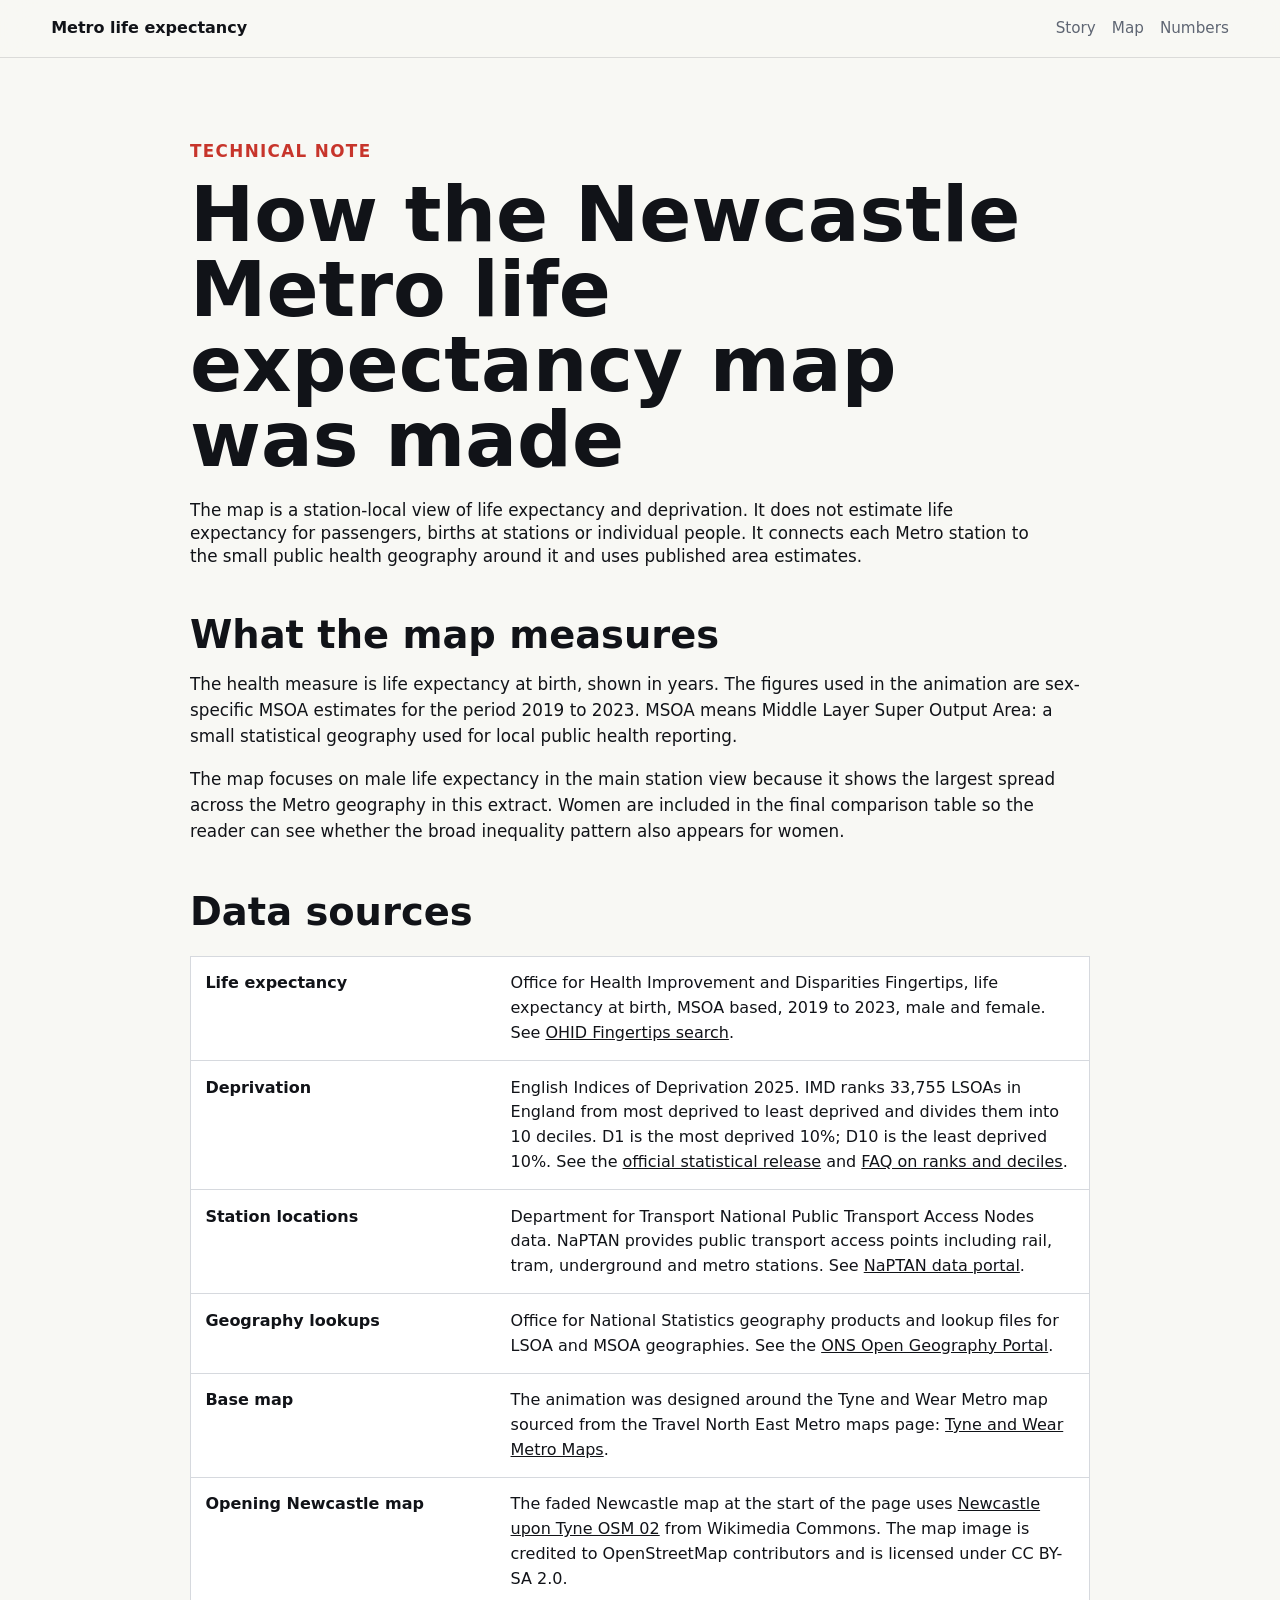
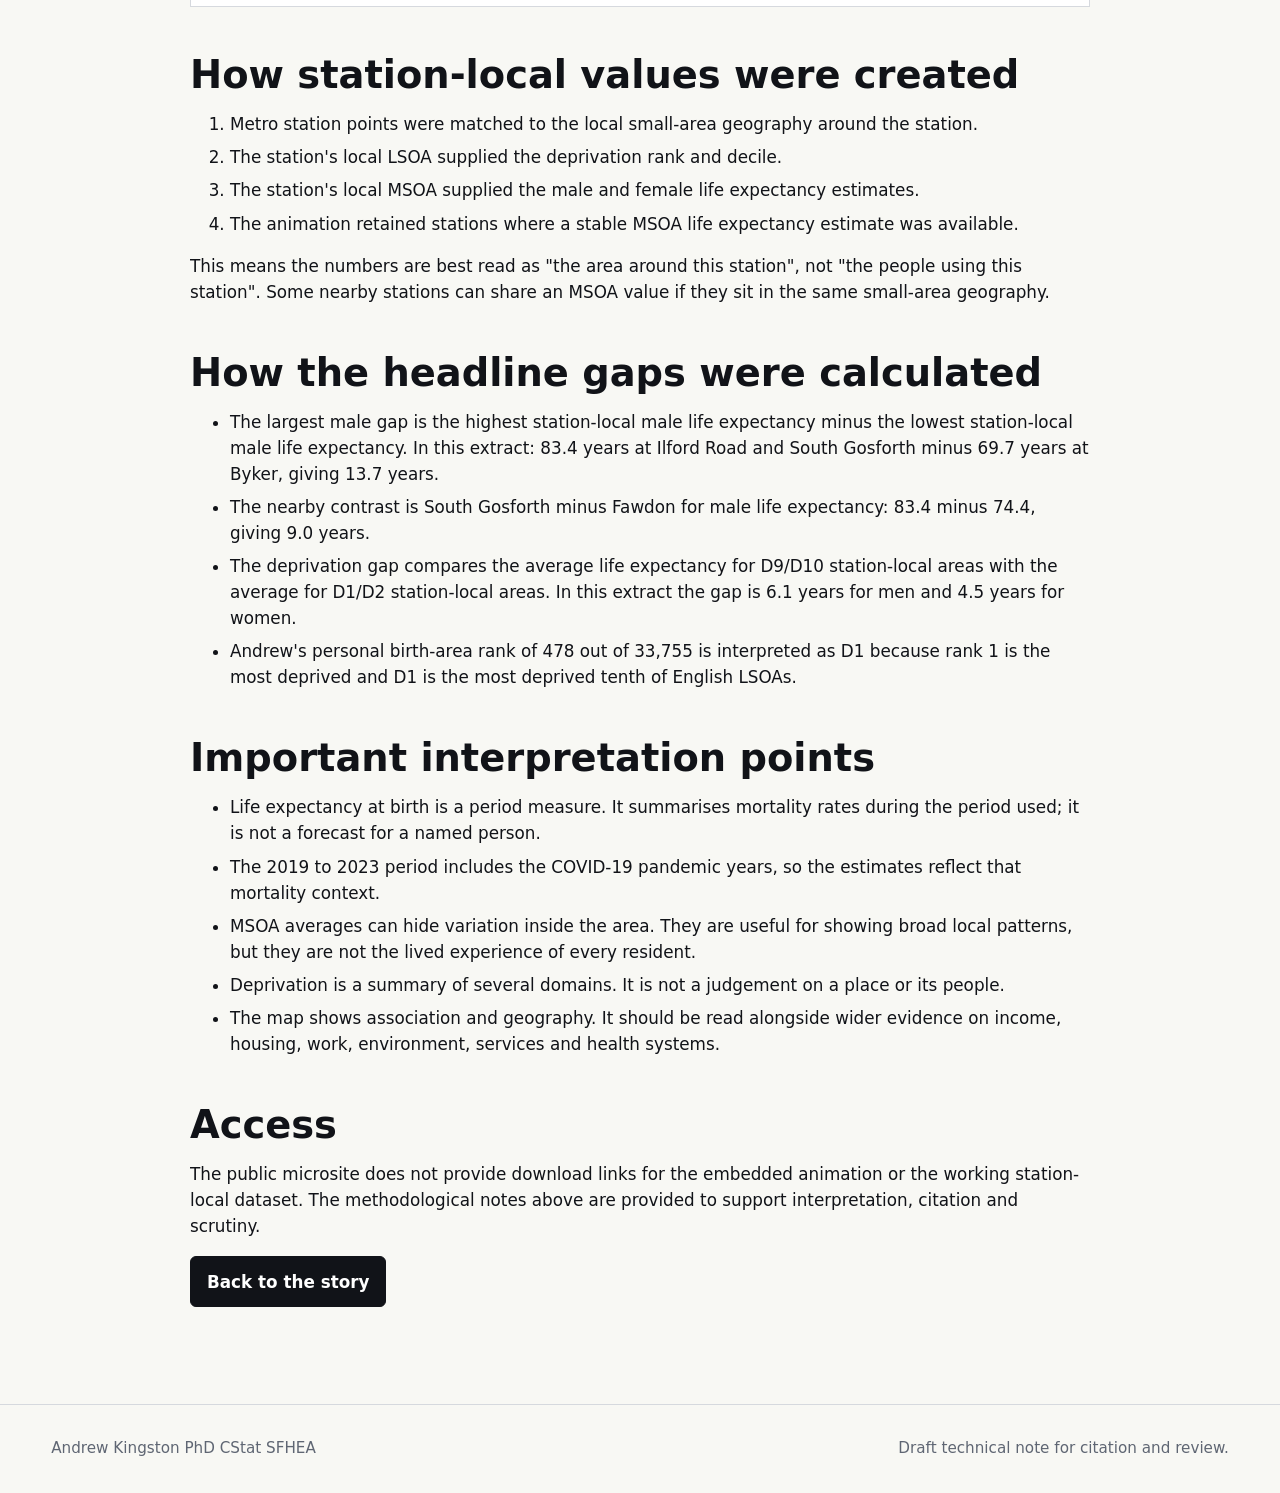
==== technical-note/index.html @ bdcf6eac "Rename opening map attribution" ====
<!doctype html>
<html lang="en">
  <head>
    <meta charset="utf-8">
    <meta name="viewport" content="width=device-width, initial-scale=1">
    <title>Technical note | Newcastle Metro life expectancy map</title>
    <meta
      name="description"
      content="Methods, data sources and limitations for the Newcastle Metro life expectancy and deprivation map."
    >
    <meta name="robots" content="noarchive">
    <link rel="icon" href="../favicon.svg" type="image/svg+xml">
    <link rel="stylesheet" href="../styles.css">
  </head>
  <body>
    <header class="site-header">
      <a class="brand" href="/">Metro life expectancy</a>
      <nav aria-label="Primary navigation">
        <a href="/">Story</a>
        <a href="/#map">Map</a>
        <a href="/#numbers">Numbers</a>
      </nav>
    </header>

    <main class="note-page">
      <p class="kicker">Technical note</p>
      <h1>How the Newcastle Metro life expectancy map was made</h1>
      <p class="lede">
        The map is a station-local view of life expectancy and deprivation. It
        does not estimate life expectancy for passengers, births at stations or
        individual people. It connects each Metro station to the small public
        health geography around it and uses published area estimates.
      </p>

      <h2>What the map measures</h2>
      <p>
        The health measure is life expectancy at birth, shown in years. The
        figures used in the animation are sex-specific MSOA estimates for the
        period 2019 to 2023. MSOA means Middle Layer Super Output Area: a small
        statistical geography used for local public health reporting.
      </p>
      <p>
        The map focuses on male life expectancy in the main station view because
        it shows the largest spread across the Metro geography in this extract.
        Women are included in the final comparison table so the reader can see
        whether the broad inequality pattern also appears for women.
      </p>

      <h2>Data sources</h2>
      <table class="note-table">
        <tbody>
          <tr>
            <th>Life expectancy</th>
            <td>
              Office for Health Improvement and Disparities Fingertips, life
              expectancy at birth, MSOA based, 2019 to 2023, male and female.
              See <a href="https://fingertips.phe.org.uk/search/life%20expectancy">OHID Fingertips search</a>.
            </td>
          </tr>
          <tr>
            <th>Deprivation</th>
            <td>
              English Indices of Deprivation 2025. IMD ranks 33,755 LSOAs in
              England from most deprived to least deprived and divides them into
              10 deciles. D1 is the most deprived 10%; D10 is the least deprived
              10%. See the
              <a href="https://www.gov.uk/government/statistics/english-indices-of-deprivation-2025/english-indices-of-deprivation-2025-statistical-release">official statistical release</a>
              and
              <a href="https://www.gov.uk/government/statistics/english-indices-of-deprivation-2025/english-indices-of-deprivation-2025-frequently-asked-questions">FAQ on ranks and deciles</a>.
            </td>
          </tr>
          <tr>
            <th>Station locations</th>
            <td>
              Department for Transport National Public Transport Access Nodes
              data. NaPTAN provides public transport access points including rail,
              tram, underground and metro stations. See
              <a href="https://beta-naptan.dft.gov.uk/download">NaPTAN data portal</a>.
            </td>
          </tr>
          <tr>
            <th>Geography lookups</th>
            <td>
              Office for National Statistics geography products and lookup files
              for LSOA and MSOA geographies. See the
              <a href="https://geoportal.statistics.gov.uk/">ONS Open Geography Portal</a>.
            </td>
          </tr>
          <tr>
            <th>Base map</th>
            <td>
              The animation was designed around the Tyne and Wear Metro map
              sourced from the Travel North East Metro maps page:
              <a href="https://travelnortheast.uk/ways-to-travel/metro/metro-maps/">Tyne and Wear Metro Maps</a>.
            </td>
          </tr>
          <tr>
            <th>Opening Newcastle map</th>
            <td>
              The faded Newcastle map at the start of the page uses
              <a href="https://commons.wikimedia.org/wiki/File:Newcastle_upon_Tyne_OSM_02.png">Newcastle upon Tyne OSM 02</a>
              from Wikimedia Commons. The map image is credited to OpenStreetMap
              contributors and is licensed under CC BY-SA 2.0.
            </td>
          </tr>
        </tbody>
      </table>

      <h2>How station-local values were created</h2>
      <ol>
        <li>Metro station points were matched to the local small-area geography around the station.</li>
        <li>The station's local LSOA supplied the deprivation rank and decile.</li>
        <li>The station's local MSOA supplied the male and female life expectancy estimates.</li>
        <li>The animation retained stations where a stable MSOA life expectancy estimate was available.</li>
      </ol>
      <p>
        This means the numbers are best read as "the area around this station",
        not "the people using this station". Some nearby stations can share an
        MSOA value if they sit in the same small-area geography.
      </p>

      <h2>How the headline gaps were calculated</h2>
      <ul>
        <li>
          The largest male gap is the highest station-local male life expectancy
          minus the lowest station-local male life expectancy. In this extract:
          83.4 years at Ilford Road and South Gosforth minus 69.7 years at Byker,
          giving 13.7 years.
        </li>
        <li>
          The nearby contrast is South Gosforth minus Fawdon for male life
          expectancy: 83.4 minus 74.4, giving 9.0 years.
        </li>
        <li>
          The deprivation gap compares the average life expectancy for D9/D10
          station-local areas with the average for D1/D2 station-local areas.
          In this extract the gap is 6.1 years for men and 4.5 years for women.
        </li>
        <li>
          Andrew's personal birth-area rank of 478 out of 33,755 is interpreted
          as D1 because rank 1 is the most deprived and D1 is the most deprived
          tenth of English LSOAs.
        </li>
      </ul>

      <h2>Important interpretation points</h2>
      <ul>
        <li>Life expectancy at birth is a period measure. It summarises mortality rates during the period used; it is not a forecast for a named person.</li>
        <li>The 2019 to 2023 period includes the COVID-19 pandemic years, so the estimates reflect that mortality context.</li>
        <li>MSOA averages can hide variation inside the area. They are useful for showing broad local patterns, but they are not the lived experience of every resident.</li>
        <li>Deprivation is a summary of several domains. It is not a judgement on a place or its people.</li>
        <li>The map shows association and geography. It should be read alongside wider evidence on income, housing, work, environment, services and health systems.</li>
      </ul>

      <h2>Access</h2>
      <p>
        The public microsite does not provide download links for the embedded
        animation or the working station-local dataset. The methodological notes
        above are provided to support interpretation, citation and scrutiny.
      </p>

      <p>
        <a class="button primary" href="/">Back to the story</a>
      </p>
    </main>

    <footer class="site-footer">
      <p>Andrew Kingston PhD CStat SFHEA</p>
      <p>Draft technical note for citation and review.</p>
    </footer>
  </body>
</html>
---- styles.css ----
:root {
  color-scheme: light;
  --ink: #111318;
  --muted: #5f6673;
  --paper: #f8f8f4;
  --white: #ffffff;
  --line: #d6d9de;
  --red: #c7352b;
  --teal: #08756f;
  --gold: #c98f17;
  --blue: #355c96;
  --green: #4d7f4c;
  --shadow: 0 18px 45px rgba(17, 19, 24, 0.12);
}

* {
  box-sizing: border-box;
}

html {
  scroll-behavior: smooth;
}

body {
  margin: 0;
  color: var(--ink);
  background: var(--paper);
  font-family: Inter, ui-sans-serif, system-ui, -apple-system, BlinkMacSystemFont, "Segoe UI", sans-serif;
  line-height: 1.55;
  -webkit-user-select: none;
  user-select: none;
}

a {
  color: inherit;
  -webkit-user-drag: none;
  user-drag: none;
}

img,
video {
  -webkit-user-drag: none;
  user-drag: none;
}

.skip-link {
  position: absolute;
  left: 1rem;
  top: -4rem;
  z-index: 10;
  padding: 0.7rem 1rem;
  background: var(--ink);
  color: var(--white);
  border-radius: 6px;
}

.skip-link:focus {
  top: 1rem;
}

.site-header {
  position: sticky;
  top: 0;
  z-index: 4;
  display: flex;
  align-items: center;
  justify-content: space-between;
  gap: 1.5rem;
  padding: 1rem clamp(1rem, 4vw, 4rem);
  border-bottom: 1px solid rgba(17, 19, 24, 0.12);
  background: rgba(248, 248, 244, 0.92);
  backdrop-filter: blur(16px);
}

.brand {
  font-weight: 800;
  text-decoration: none;
  letter-spacing: 0;
}

nav {
  display: flex;
  align-items: center;
  gap: 1rem;
  color: var(--muted);
  font-size: 0.95rem;
}

nav a {
  text-decoration: none;
}

nav a:hover,
nav a:focus {
  color: var(--ink);
}

main {
  overflow: hidden;
}

.hero,
.map-stage,
.stat-band,
.closing-call,
.source-strip {
  width: min(1120px, calc(100% - 2rem));
  margin-inline: auto;
}

.hero {
  position: relative;
  isolation: isolate;
  min-height: calc(100vh - 68px);
  display: grid;
  align-content: center;
  padding: 5rem 0 4rem;
}

.hero::before {
  content: "";
  position: absolute;
  z-index: 0;
  top: 2.2rem;
  right: -8vw;
  width: min(760px, 62vw);
  height: min(760px, 74vh);
  pointer-events: none;
  background:
    linear-gradient(rgba(248, 248, 244, 0.12), rgba(248, 248, 244, 0.12)),
    url("assets/newcastle-osm-hero-map.png") center / cover no-repeat;
  border-radius: 8px;
  filter: grayscale(1) saturate(0.2) contrast(1.08);
  opacity: 0.28;
  transform: rotate(-1.5deg);
  mask-image: radial-gradient(circle at 54% 50%, #000 0%, rgba(0, 0, 0, 0.78) 42%, transparent 74%);
}

.hero > * {
  position: relative;
  z-index: 1;
}

.kicker,
.section-label {
  margin: 0 0 0.8rem;
  color: var(--red);
  font-weight: 800;
  text-transform: uppercase;
  font-size: 0.78rem;
  letter-spacing: 0.08em;
}

h1,
h2,
h3,
p {
  margin-top: 0;
}

h1 {
  max-width: 960px;
  margin-bottom: 1.35rem;
  font-size: clamp(3rem, 7vw, 6.7rem);
  line-height: 0.98;
  letter-spacing: 0;
}

h2 {
  max-width: 860px;
  margin-bottom: 1rem;
  font-size: clamp(2rem, 4vw, 4rem);
  line-height: 1.04;
  letter-spacing: 0;
}

h3 {
  margin-bottom: 0.4rem;
  font-size: 1.05rem;
}

.lede {
  max-width: 860px;
  color: var(--ink);
  font-size: clamp(1.25rem, 2.2vw, 1.8rem);
  line-height: 1.35;
}

.hero > p:not(.kicker) {
  max-width: 780px;
  font-size: 1.08rem;
}

.hero-actions,
.chapter-bar,
.source-strip {
  display: flex;
  flex-wrap: wrap;
  gap: 0.75rem;
}

.hero-actions {
  margin-top: 1.5rem;
}

.button,
.chapter-bar button,
.source-strip a {
  display: inline-flex;
  align-items: center;
  justify-content: center;
  min-height: 44px;
  padding: 0.72rem 1rem;
  border: 1px solid var(--ink);
  border-radius: 6px;
  background: transparent;
  color: var(--ink);
  font: inherit;
  font-weight: 750;
  text-decoration: none;
  cursor: pointer;
}

.button.primary {
  background: var(--ink);
  color: var(--white);
}

.button:hover,
.button:focus,
.chapter-bar button:hover,
.chapter-bar button:focus,
.source-strip a:hover,
.source-strip a:focus {
  transform: translateY(-1px);
  box-shadow: 0 8px 18px rgba(17, 19, 24, 0.14);
}

.map-stage {
  padding: 5rem 0 3.5rem;
}

.section-intro {
  max-width: 740px;
  color: var(--muted);
  font-size: 1.1rem;
}

.video-frame {
  margin-top: 2rem;
  background: #08090c;
  border: 1px solid rgba(17, 19, 24, 0.18);
  border-radius: 8px;
  box-shadow: var(--shadow);
  overflow: hidden;
}

video {
  display: block;
  width: 100%;
  aspect-ratio: 16 / 9;
  background: #08090c;
}

.chapter-bar {
  margin-top: 1rem;
}

.chapter-bar button {
  border-color: rgba(17, 19, 24, 0.25);
  background: var(--white);
}

.stat-band {
  display: grid;
  grid-template-columns: minmax(220px, 0.55fr) minmax(0, 1fr);
  gap: 2rem;
  padding: 4rem 0;
  border-top: 1px solid var(--line);
  border-bottom: 1px solid var(--line);
}

.stat-grid {
  display: grid;
  grid-template-columns: repeat(2, minmax(0, 1fr));
  gap: 1rem;
}

.stat-card {
  min-height: 210px;
  padding: 1.25rem;
  border: 1px solid var(--line);
  border-top: 8px solid var(--ink);
  border-radius: 8px;
  background: var(--white);
}

.stat-card p:last-child {
  margin-bottom: 0;
  color: var(--muted);
}

.stat-value {
  margin-bottom: 0.6rem;
  font-size: clamp(2.4rem, 5vw, 4.2rem);
  font-weight: 900;
  line-height: 0.95;
}

.accent-red {
  border-top-color: var(--red);
}

.accent-teal {
  border-top-color: var(--teal);
}

.accent-gold {
  border-top-color: var(--gold);
}

.accent-blue {
  border-top-color: var(--blue);
}

.essay {
  width: min(880px, calc(100% - 2rem));
  margin-inline: auto;
  padding: 5.5rem 0 2.5rem;
}

.essay section {
  padding: 0 0 3.75rem;
  margin-bottom: 3.75rem;
  border-bottom: 1px solid var(--line);
}

.essay h2 {
  max-width: 760px;
  margin-bottom: 1.15rem;
  font-size: clamp(1.9rem, 3vw, 3rem);
}

.essay p {
  max-width: 760px;
  font-size: 1.08rem;
}

.essay section p:first-of-type {
  font-size: 1.2rem;
  color: var(--ink);
}

.closing-call {
  display: grid;
  grid-template-columns: 1fr 1fr;
  gap: 2.5rem;
  margin-top: 2rem;
  margin-bottom: 4rem;
  padding: 3rem;
  border: 2px solid var(--ink);
  border-radius: 8px;
  background: var(--white);
}

.closing-call h2 {
  font-size: clamp(2rem, 3.6vw, 3.9rem);
}

.closing-call p:last-child {
  align-self: end;
  margin-bottom: 0;
  font-size: 1.16rem;
}

.source-strip {
  padding: 0 0 4rem;
}

.source-strip a {
  background: var(--white);
}

.site-footer {
  display: flex;
  justify-content: space-between;
  gap: 1rem;
  padding: 2rem clamp(1rem, 4vw, 4rem);
  color: var(--muted);
  border-top: 1px solid var(--line);
  font-size: 0.95rem;
}

.site-footer p {
  margin: 0;
}

.note-page {
  width: min(900px, calc(100% - 2rem));
  margin: 0 auto;
  padding: 5rem 0;
}

.note-page h1 {
  font-size: clamp(2.8rem, 6vw, 5.8rem);
}

.note-page h2 {
  margin-top: 3rem;
  font-size: clamp(1.7rem, 3vw, 2.6rem);
}

.note-page p,
.note-page li {
  font-size: 1.05rem;
}

.note-page li + li {
  margin-top: 0.45rem;
}

.note-table {
  width: 100%;
  border-collapse: collapse;
  margin: 1.5rem 0 2rem;
  background: var(--white);
  border: 1px solid var(--line);
}

.note-table th,
.note-table td {
  padding: 0.9rem;
  text-align: left;
  border-bottom: 1px solid var(--line);
  vertical-align: top;
}

.note-table th {
  width: 34%;
}

code {
  padding: 0.12rem 0.3rem;
  border-radius: 4px;
  background: rgba(17, 19, 24, 0.08);
}

@media (max-width: 850px) {
  .site-header {
    position: static;
    align-items: flex-start;
    flex-direction: column;
  }

  nav {
    width: 100%;
    overflow-x: auto;
    padding-bottom: 0.2rem;
  }

  .hero {
    min-height: auto;
    padding-top: 3.5rem;
  }

  .hero::before {
    top: 5rem;
    right: -18rem;
    width: 720px;
    height: 620px;
    opacity: 0.16;
  }

  .stat-band,
  .closing-call {
    grid-template-columns: 1fr;
  }

  .stat-grid {
    grid-template-columns: 1fr;
  }

  .closing-call {
    padding: 1.4rem;
  }

  .site-footer {
    flex-direction: column;
  }
}

@media (max-width: 520px) {
  h1 {
    font-size: 2.7rem;
  }

  .button,
  .chapter-bar button,
  .source-strip a {
    width: 100%;
  }
}
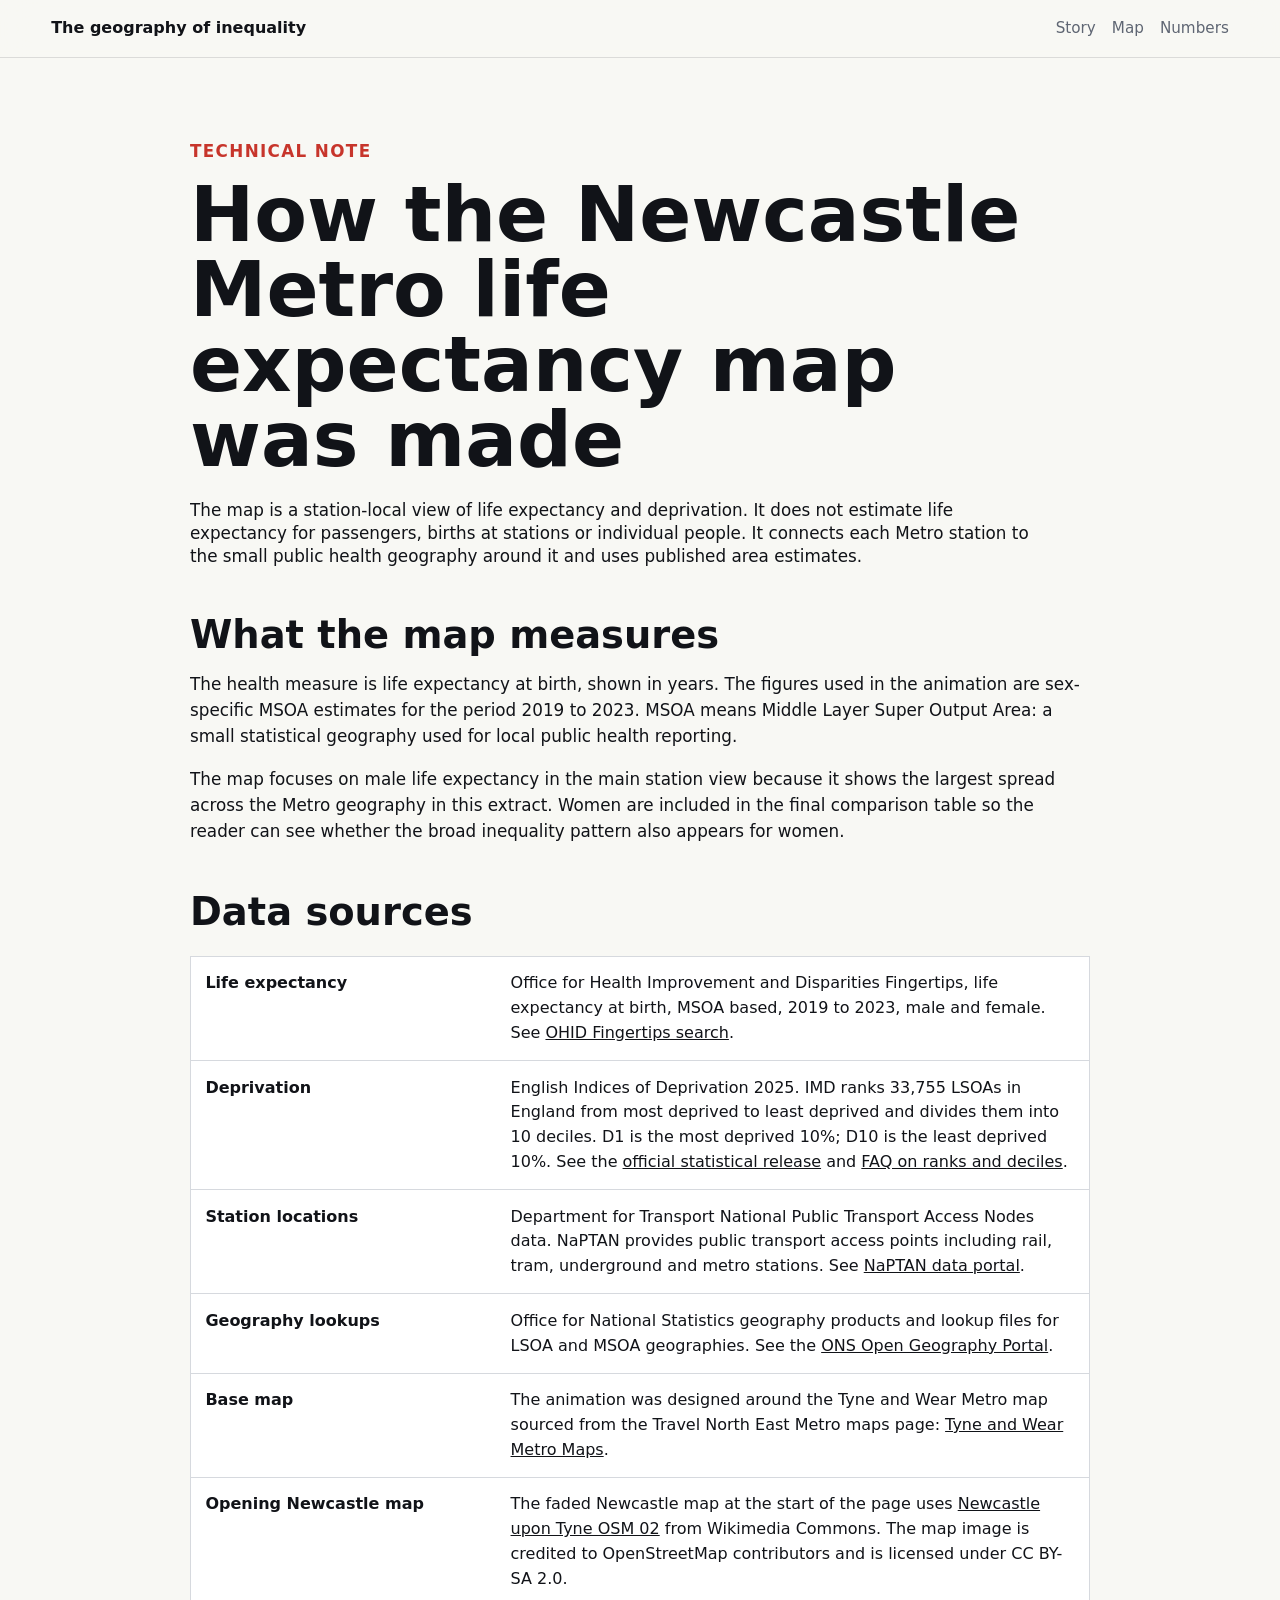
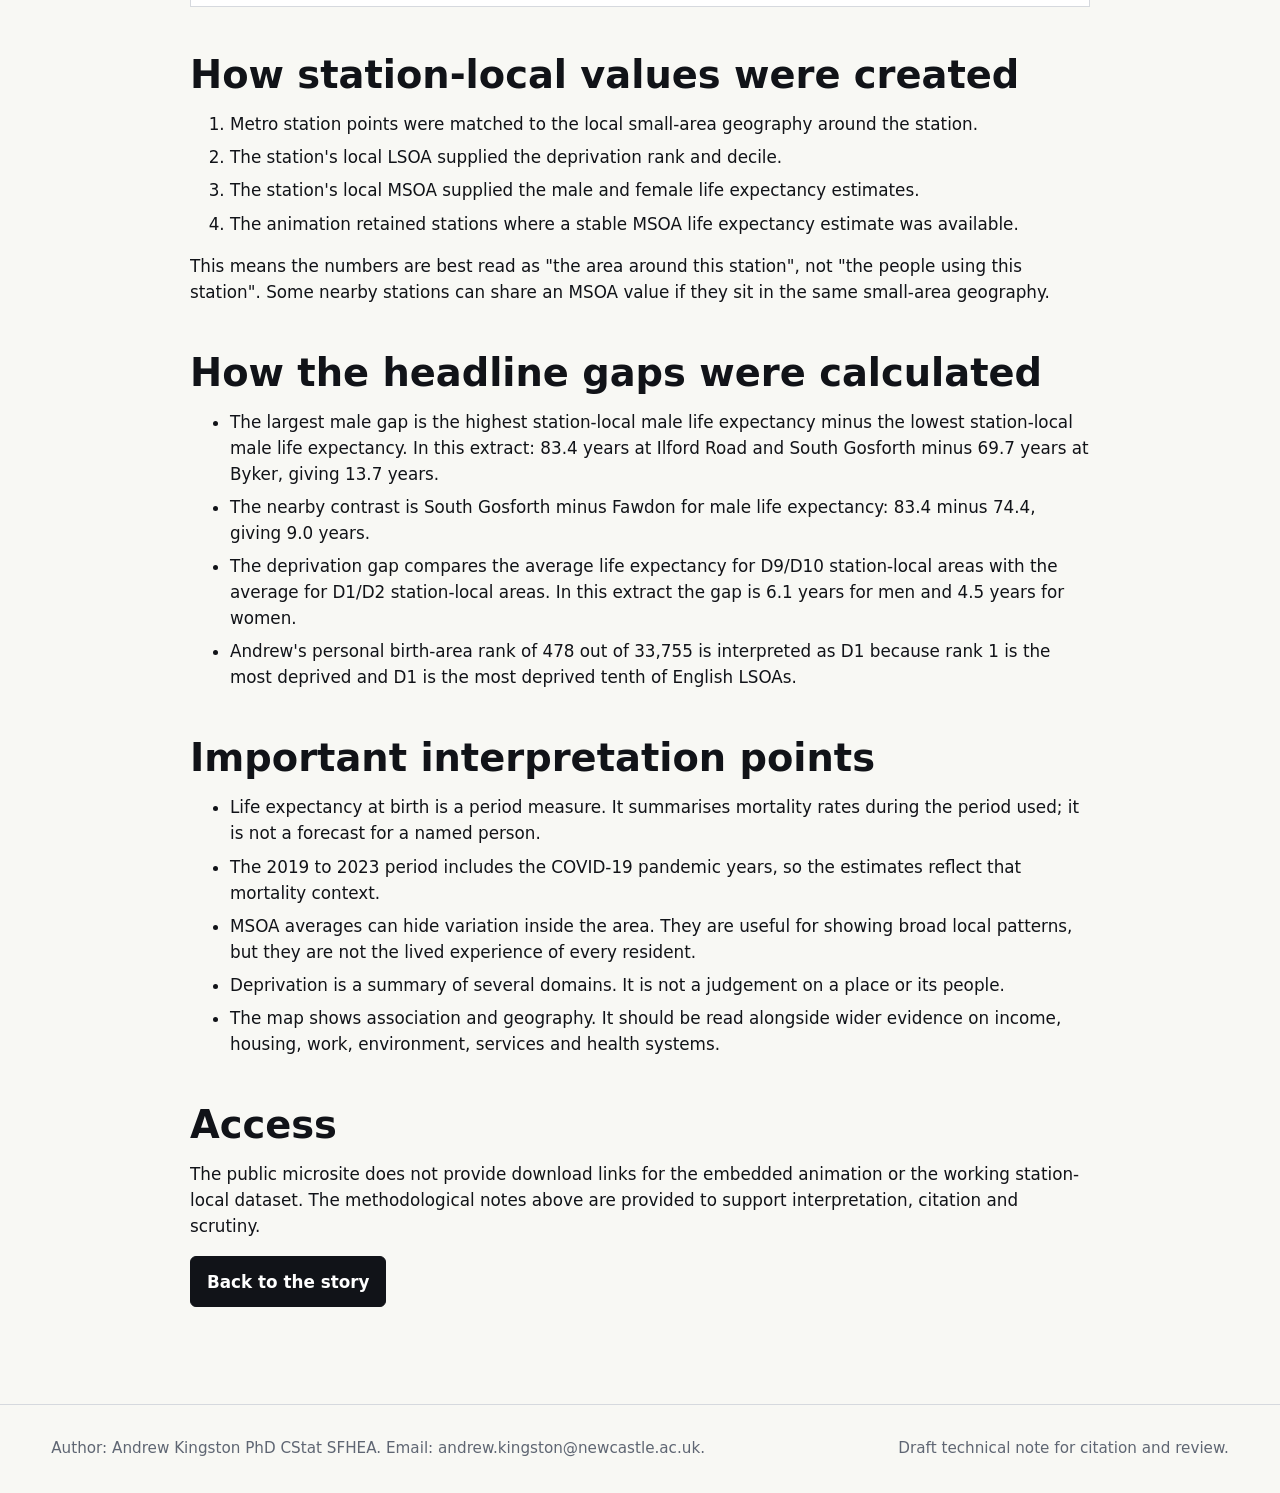
==== commit 2e75c6fb: "Polish opening map and author details" ====
--- a/technical-note/index.html
+++ b/technical-note/index.html
@@ -8,13 +8,14 @@
       name="description"
       content="Methods, data sources and limitations for the Newcastle Metro life expectancy and deprivation map."
     >
+    <meta name="author" content="Andrew Kingston PhD CStat SFHEA">
     <meta name="robots" content="noarchive">
     <link rel="icon" href="../favicon.svg" type="image/svg+xml">
     <link rel="stylesheet" href="../styles.css">
   </head>
   <body>
     <header class="site-header">
-      <a class="brand" href="/">Metro life expectancy</a>
+      <a class="brand" href="/">The geography of inequality</a>
       <nav aria-label="Primary navigation">
         <a href="/">Story</a>
         <a href="/#map">Map</a>
@@ -26,17 +27,17 @@
       <p class="kicker">Technical note</p>
       <h1>How the Newcastle Metro life expectancy map was made</h1>
       <p class="lede">
-        The map is a station-local view of life expectancy and deprivation. It
+        The map is a station-local view of life expectancy and deprivation.  It
         does not estimate life expectancy for passengers, births at stations or
-        individual people. It connects each Metro station to the small public
+        individual people.  It connects each Metro station to the small public
         health geography around it and uses published area estimates.
       </p>
 
       <h2>What the map measures</h2>
       <p>
-        The health measure is life expectancy at birth, shown in years. The
+        The health measure is life expectancy at birth, shown in years.  The
         figures used in the animation are sex-specific MSOA estimates for the
-        period 2019 to 2023. MSOA means Middle Layer Super Output Area: a small
+        period 2019 to 2023.  MSOA means Middle Layer Super Output Area: a small
         statistical geography used for local public health reporting.
       </p>
       <p>
@@ -60,10 +61,10 @@
           <tr>
             <th>Deprivation</th>
             <td>
-              English Indices of Deprivation 2025. IMD ranks 33,755 LSOAs in
+              English Indices of Deprivation 2025.  IMD ranks 33,755 LSOAs in
               England from most deprived to least deprived and divides them into
-              10 deciles. D1 is the most deprived 10%; D10 is the least deprived
-              10%. See the
+              10 deciles.  D1 is the most deprived 10%; D10 is the least deprived
+              10%.  See the
               <a href="https://www.gov.uk/government/statistics/english-indices-of-deprivation-2025/english-indices-of-deprivation-2025-statistical-release">official statistical release</a>
               and
               <a href="https://www.gov.uk/government/statistics/english-indices-of-deprivation-2025/english-indices-of-deprivation-2025-frequently-asked-questions">FAQ on ranks and deciles</a>.
@@ -73,8 +74,8 @@
             <th>Station locations</th>
             <td>
               Department for Transport National Public Transport Access Nodes
-              data. NaPTAN provides public transport access points including rail,
-              tram, underground and metro stations. See
+              data.  NaPTAN provides public transport access points including rail,
+              tram, underground and metro stations.  See
               <a href="https://beta-naptan.dft.gov.uk/download">NaPTAN data portal</a>.
             </td>
           </tr>
@@ -82,7 +83,7 @@
             <th>Geography lookups</th>
             <td>
               Office for National Statistics geography products and lookup files
-              for LSOA and MSOA geographies. See the
+              for LSOA and MSOA geographies.  See the
               <a href="https://geoportal.statistics.gov.uk/">ONS Open Geography Portal</a>.
             </td>
           </tr>
@@ -99,7 +100,7 @@
             <td>
               The faded Newcastle map at the start of the page uses
               <a href="https://commons.wikimedia.org/wiki/File:Newcastle_upon_Tyne_OSM_02.png">Newcastle upon Tyne OSM 02</a>
-              from Wikimedia Commons. The map image is credited to OpenStreetMap
+              from Wikimedia Commons.  The map image is credited to OpenStreetMap
               contributors and is licensed under CC BY-SA 2.0.
             </td>
           </tr>
@@ -115,7 +116,7 @@
       </ol>
       <p>
         This means the numbers are best read as "the area around this station",
-        not "the people using this station". Some nearby stations can share an
+        not "the people using this station".  Some nearby stations can share an
         MSOA value if they sit in the same small-area geography.
       </p>
 
@@ -123,7 +124,7 @@
       <ul>
         <li>
           The largest male gap is the highest station-local male life expectancy
-          minus the lowest station-local male life expectancy. In this extract:
+          minus the lowest station-local male life expectancy.  In this extract:
           83.4 years at Ilford Road and South Gosforth minus 69.7 years at Byker,
           giving 13.7 years.
         </li>
@@ -145,17 +146,17 @@
 
       <h2>Important interpretation points</h2>
       <ul>
-        <li>Life expectancy at birth is a period measure. It summarises mortality rates during the period used; it is not a forecast for a named person.</li>
+        <li>Life expectancy at birth is a period measure.  It summarises mortality rates during the period used; it is not a forecast for a named person.</li>
         <li>The 2019 to 2023 period includes the COVID-19 pandemic years, so the estimates reflect that mortality context.</li>
-        <li>MSOA averages can hide variation inside the area. They are useful for showing broad local patterns, but they are not the lived experience of every resident.</li>
-        <li>Deprivation is a summary of several domains. It is not a judgement on a place or its people.</li>
-        <li>The map shows association and geography. It should be read alongside wider evidence on income, housing, work, environment, services and health systems.</li>
+        <li>MSOA averages can hide variation inside the area.  They are useful for showing broad local patterns, but they are not the lived experience of every resident.</li>
+        <li>Deprivation is a summary of several domains.  It is not a judgement on a place or its people.</li>
+        <li>The map shows association and geography.  It should be read alongside wider evidence on income, housing, work, environment, services and health systems.</li>
       </ul>
 
       <h2>Access</h2>
       <p>
         The public microsite does not provide download links for the embedded
-        animation or the working station-local dataset. The methodological notes
+        animation or the working station-local dataset.  The methodological notes
         above are provided to support interpretation, citation and scrutiny.
       </p>
 
@@ -165,7 +166,7 @@
     </main>
 
     <footer class="site-footer">
-      <p>Andrew Kingston PhD CStat SFHEA</p>
+      <p>Author: Andrew Kingston PhD CStat SFHEA.  Email: andrew.kingston@newcastle.ac.uk.</p>
       <p>Draft technical note for citation and review.</p>
     </footer>
   </body>
--- a/styles.css
+++ b/styles.css
@@ -127,11 +127,11 @@
   height: min(760px, 74vh);
   pointer-events: none;
   background:
-    linear-gradient(rgba(248, 248, 244, 0.12), rgba(248, 248, 244, 0.12)),
+    linear-gradient(rgba(248, 248, 244, 0.18), rgba(248, 248, 244, 0.18)),
     url("assets/newcastle-osm-hero-map.png") center / cover no-repeat;
   border-radius: 8px;
-  filter: grayscale(1) saturate(0.2) contrast(1.08);
-  opacity: 0.28;
+  filter: saturate(0.9) contrast(0.98);
+  opacity: 0.34;
   transform: rotate(-1.5deg);
   mask-image: radial-gradient(circle at 54% 50%, #000 0%, rgba(0, 0, 0, 0.78) 42%, transparent 74%);
 }
@@ -468,7 +468,7 @@
     right: -18rem;
     width: 720px;
     height: 620px;
-    opacity: 0.16;
+    opacity: 0.2;
   }
 
   .stat-band,
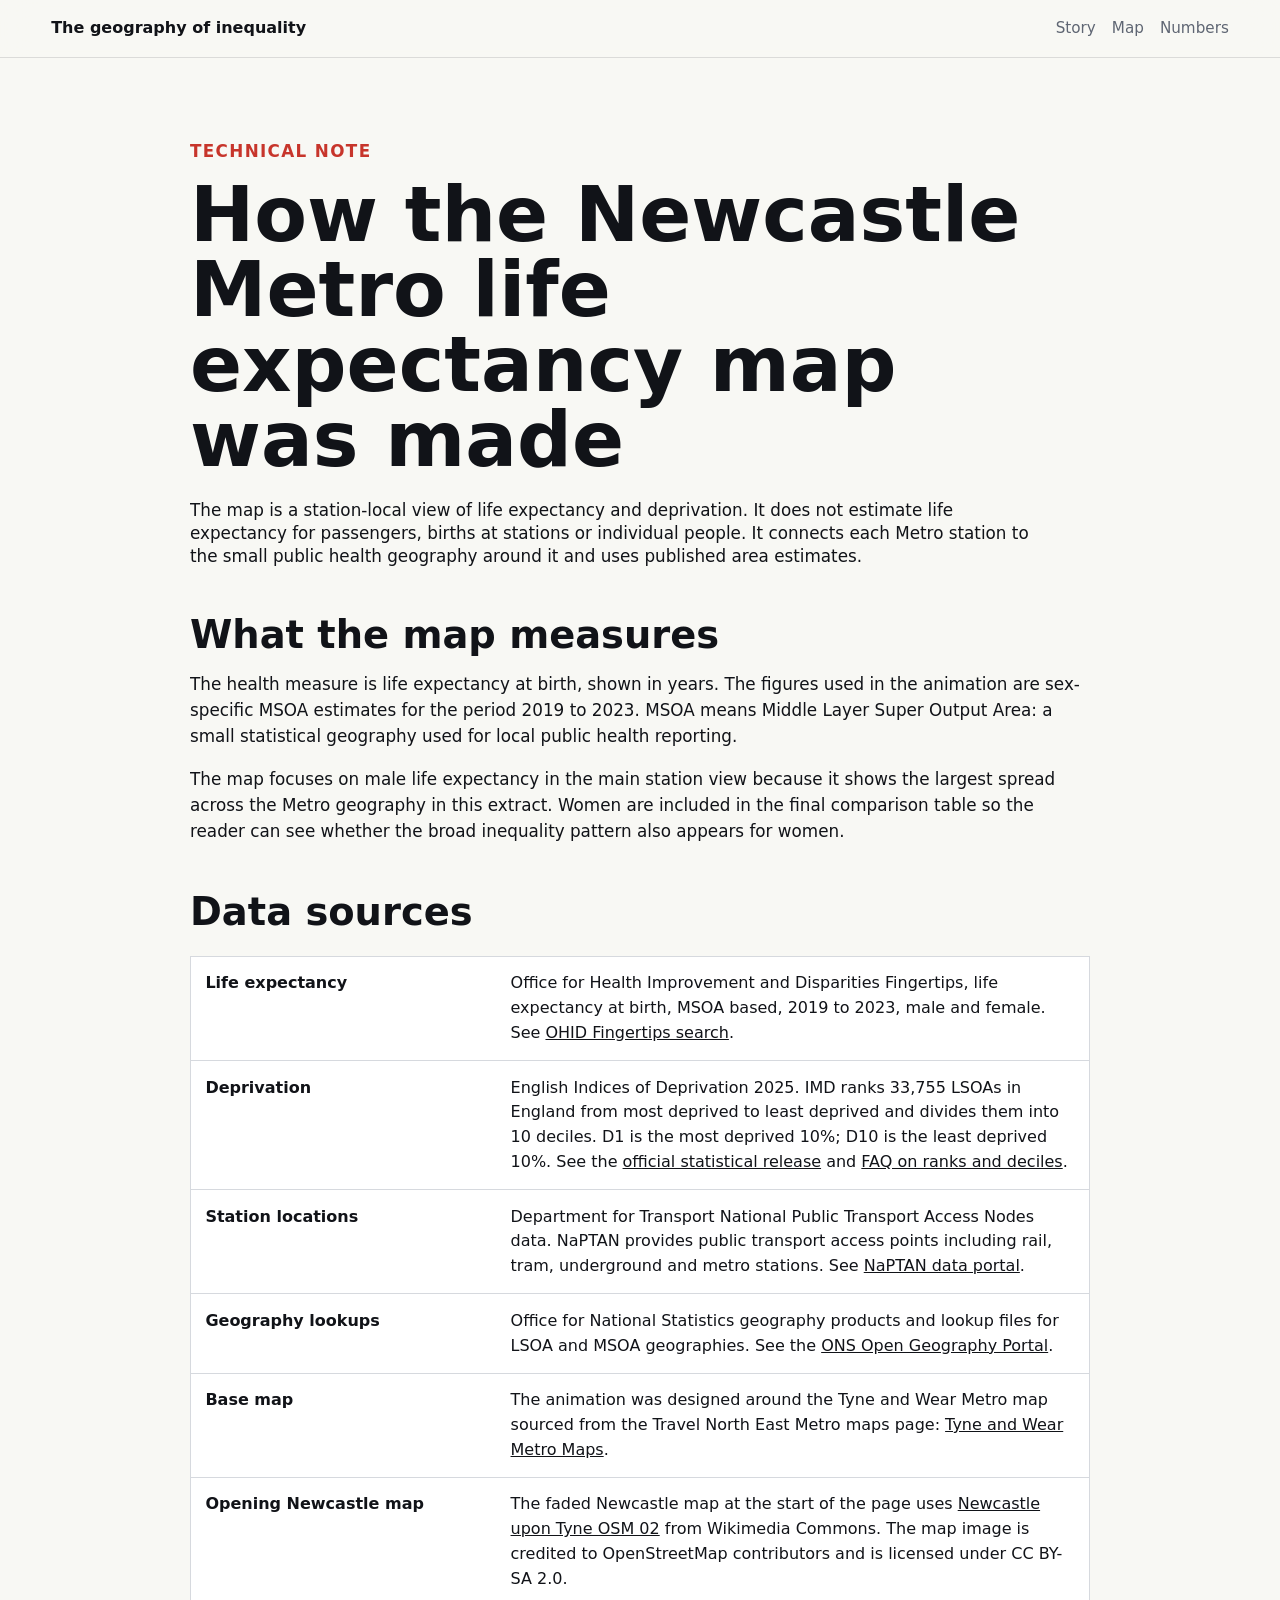
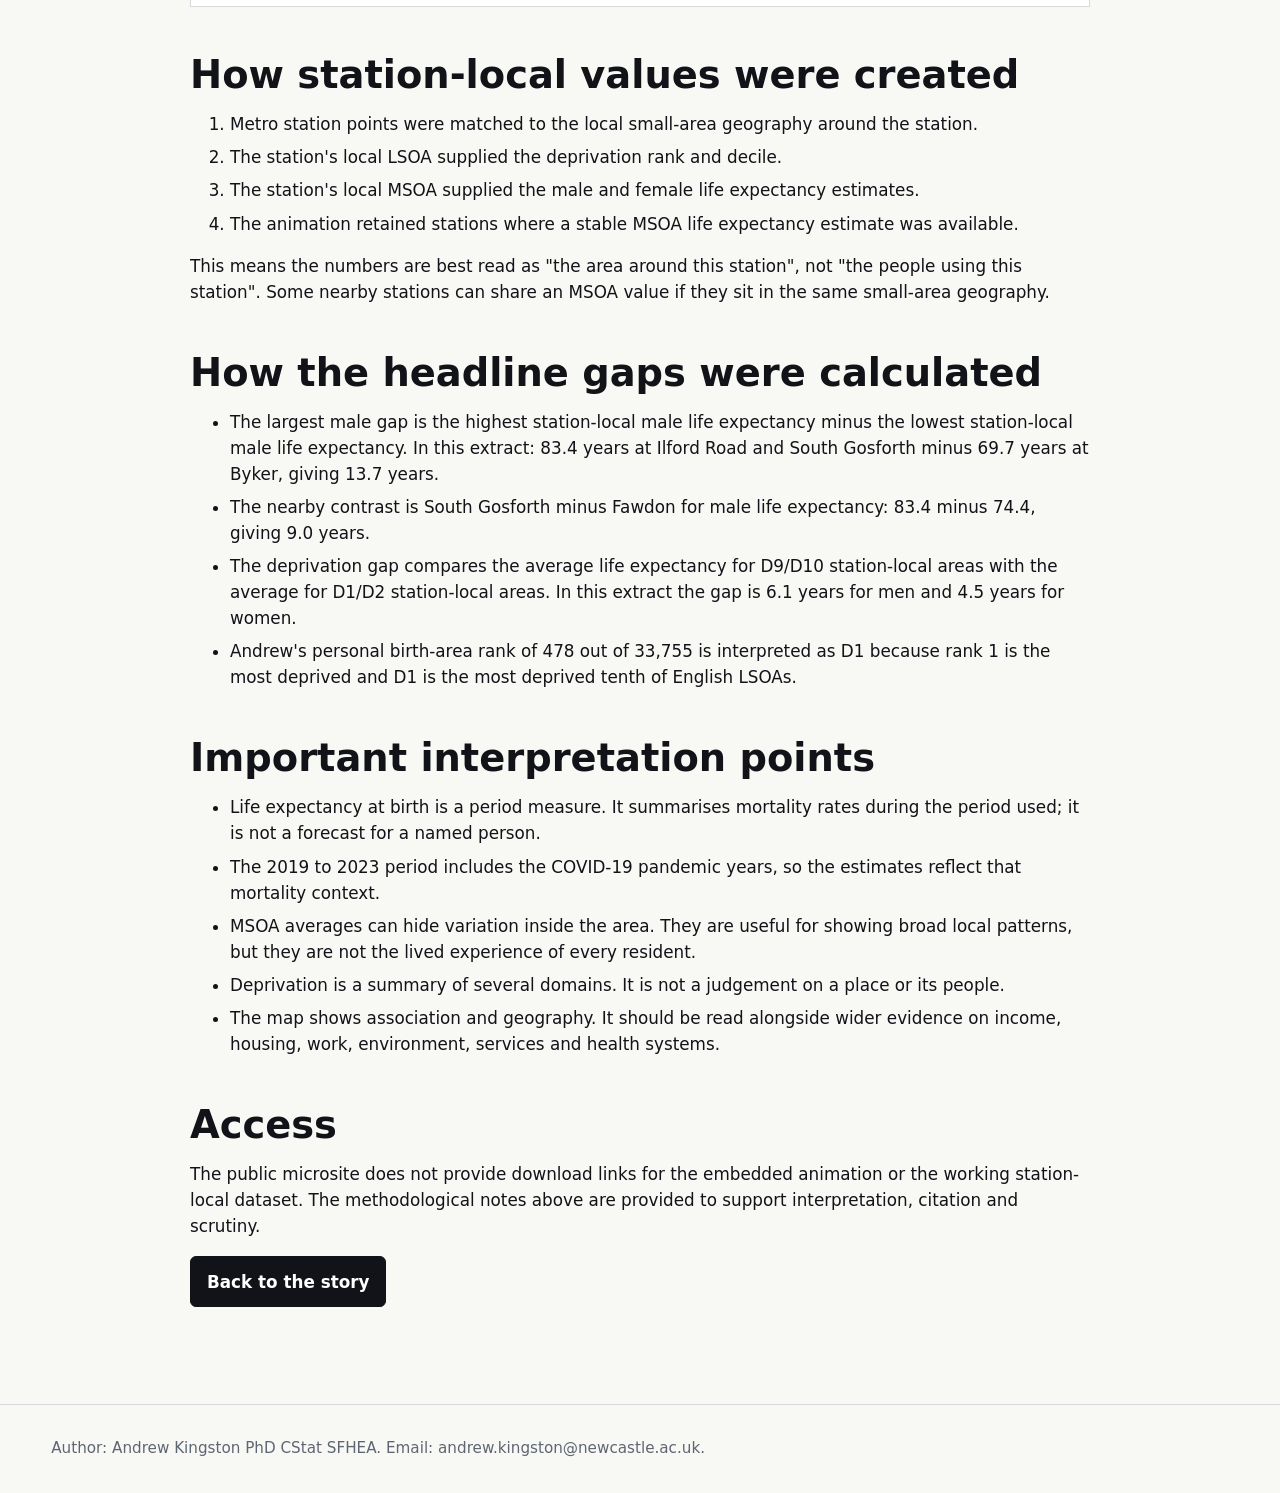
==== commit f200356d: "Remove draft footer wording" ====
--- a/technical-note/index.html
+++ b/technical-note/index.html
@@ -167,7 +167,6 @@
 
     <footer class="site-footer">
       <p>Author: Andrew Kingston PhD CStat SFHEA.  Email: andrew.kingston@newcastle.ac.uk.</p>
-      <p>Draft technical note for citation and review.</p>
     </footer>
   </body>
 </html>
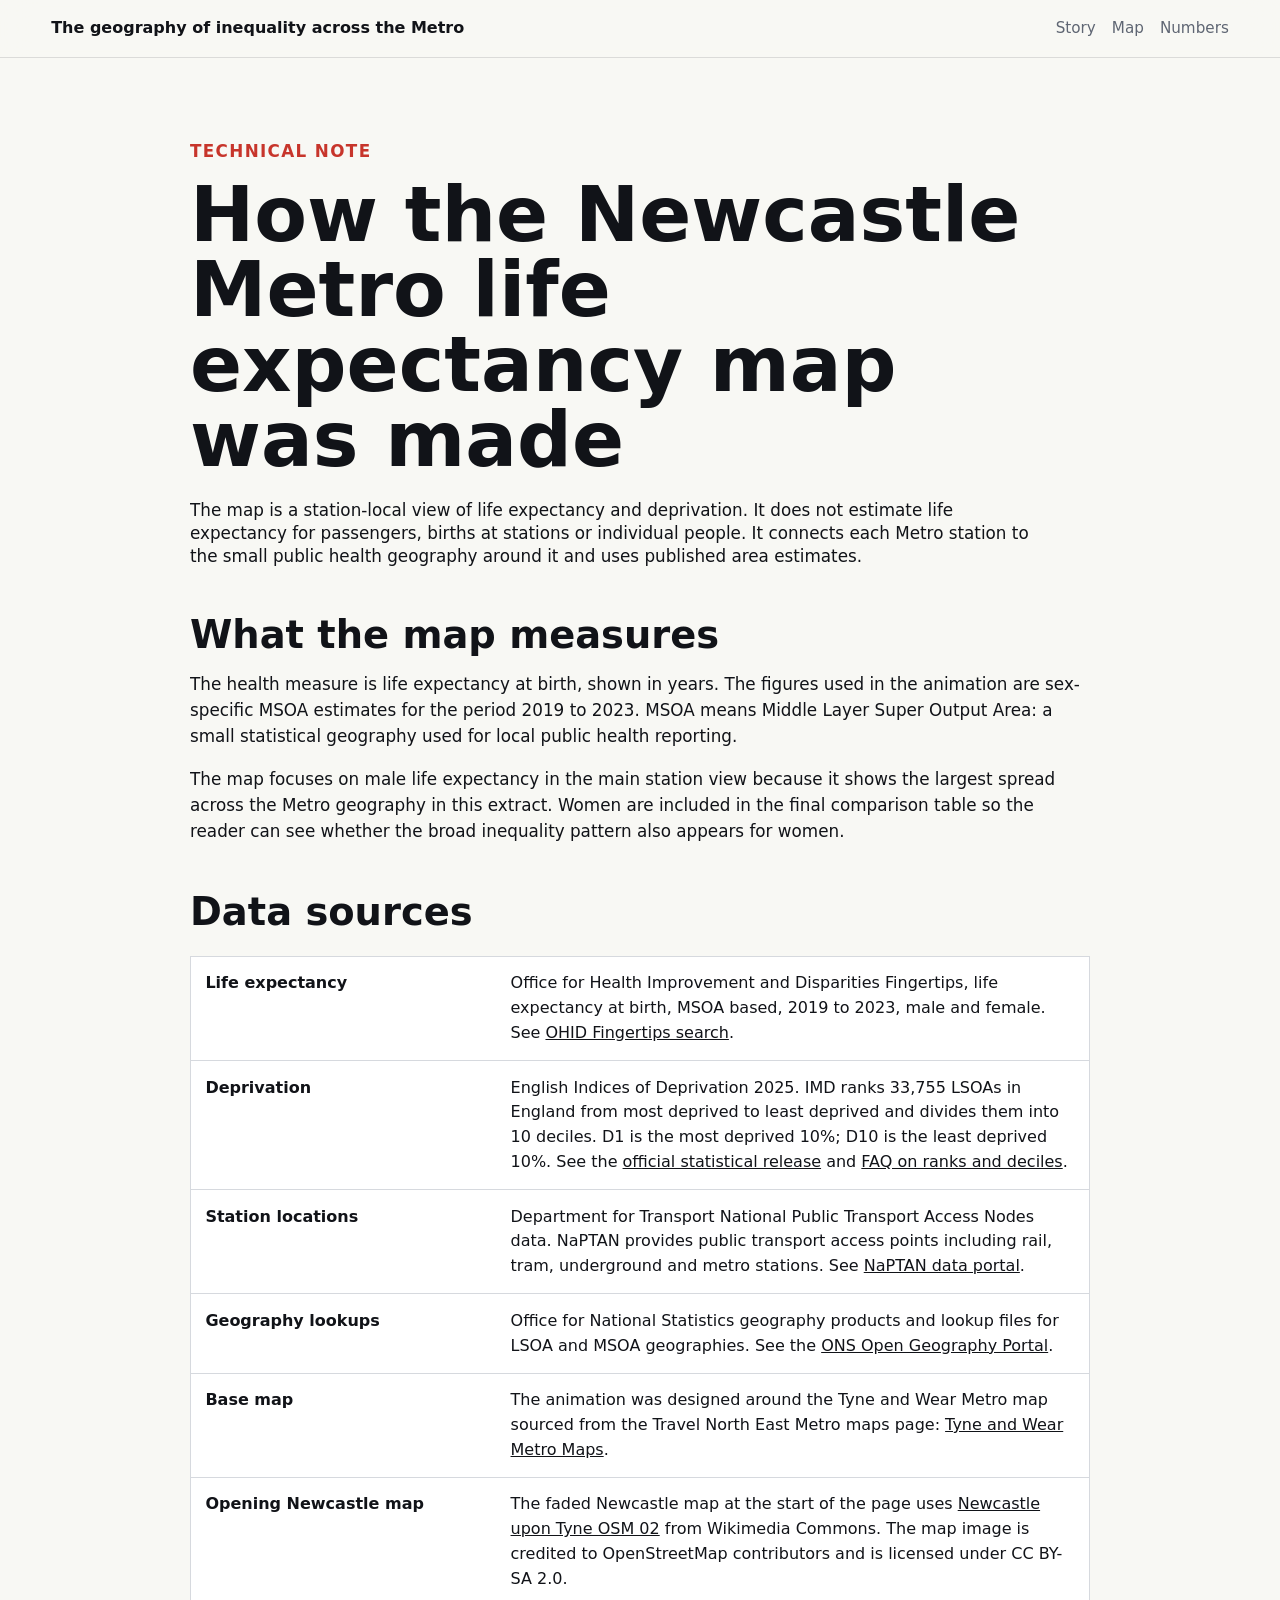
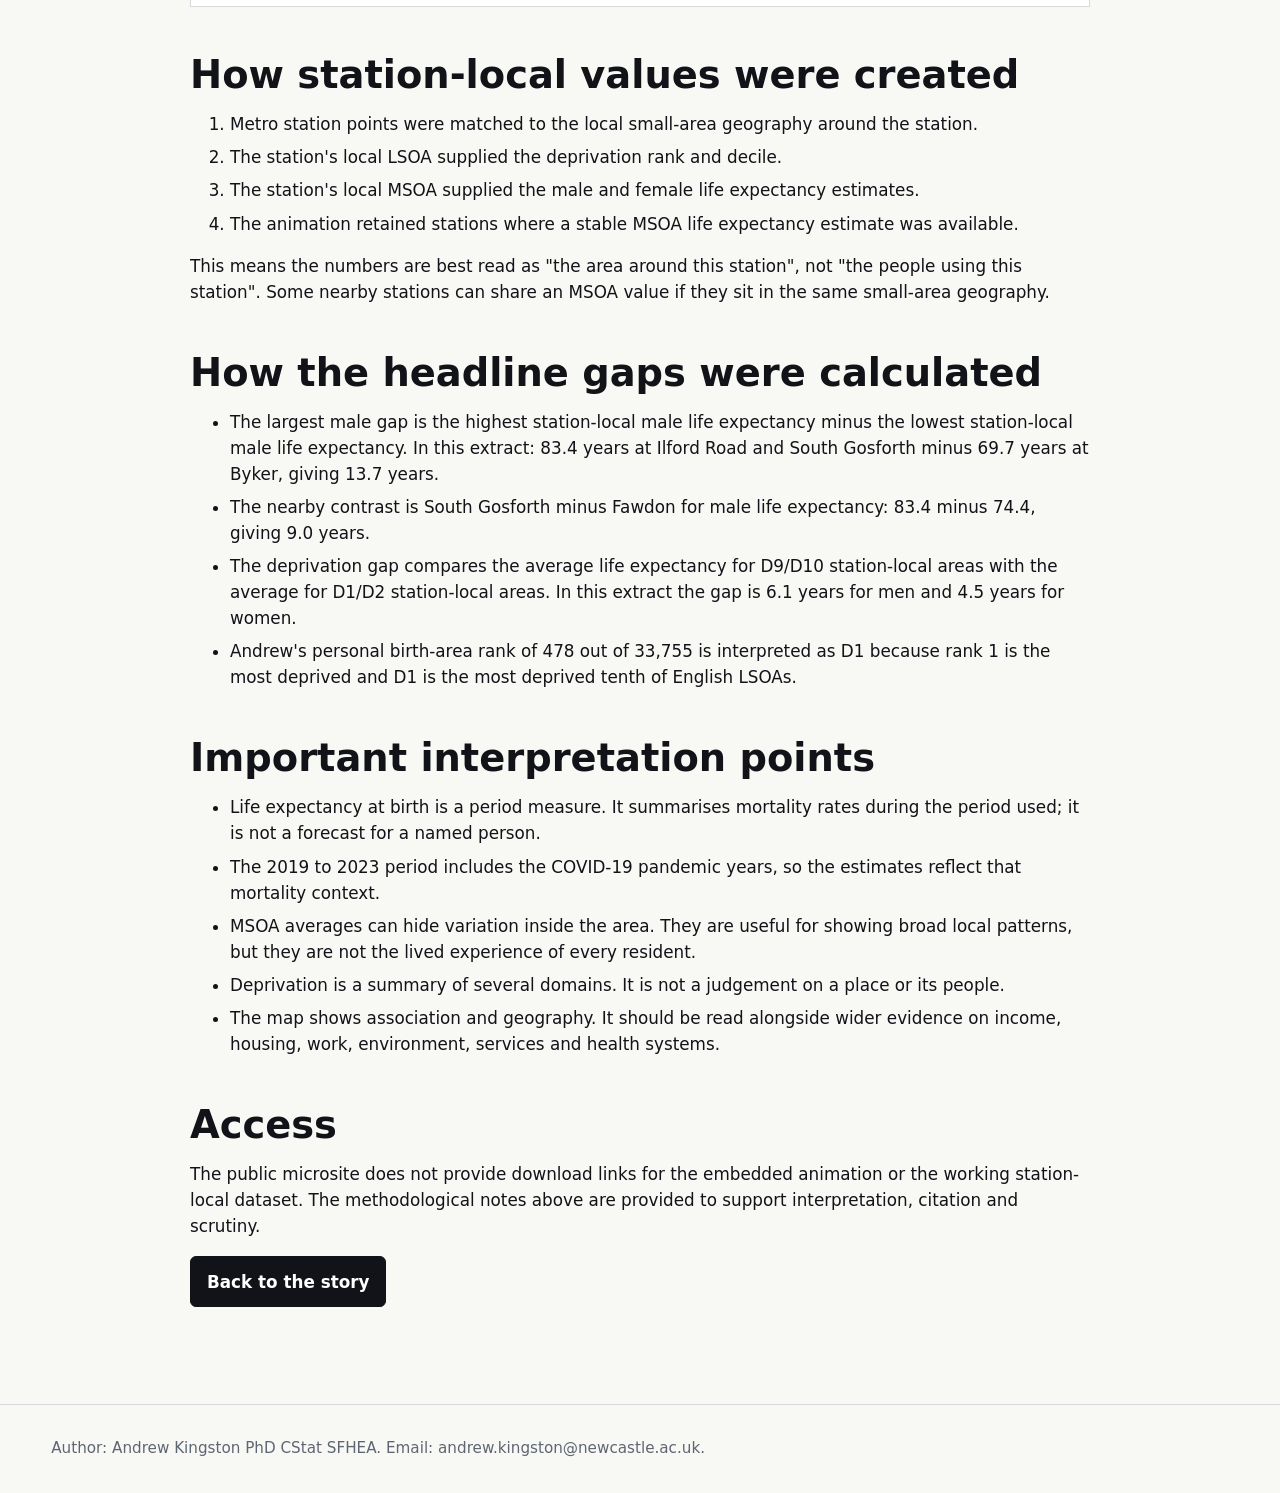
==== commit a72f726b: "Update Metro inequality header" ====
--- a/technical-note/index.html
+++ b/technical-note/index.html
@@ -15,7 +15,7 @@
   </head>
   <body>
     <header class="site-header">
-      <a class="brand" href="/">The geography of inequality</a>
+      <a class="brand" href="/">The geography of inequality across the Metro</a>
       <nav aria-label="Primary navigation">
         <a href="/">Story</a>
         <a href="/#map">Map</a>
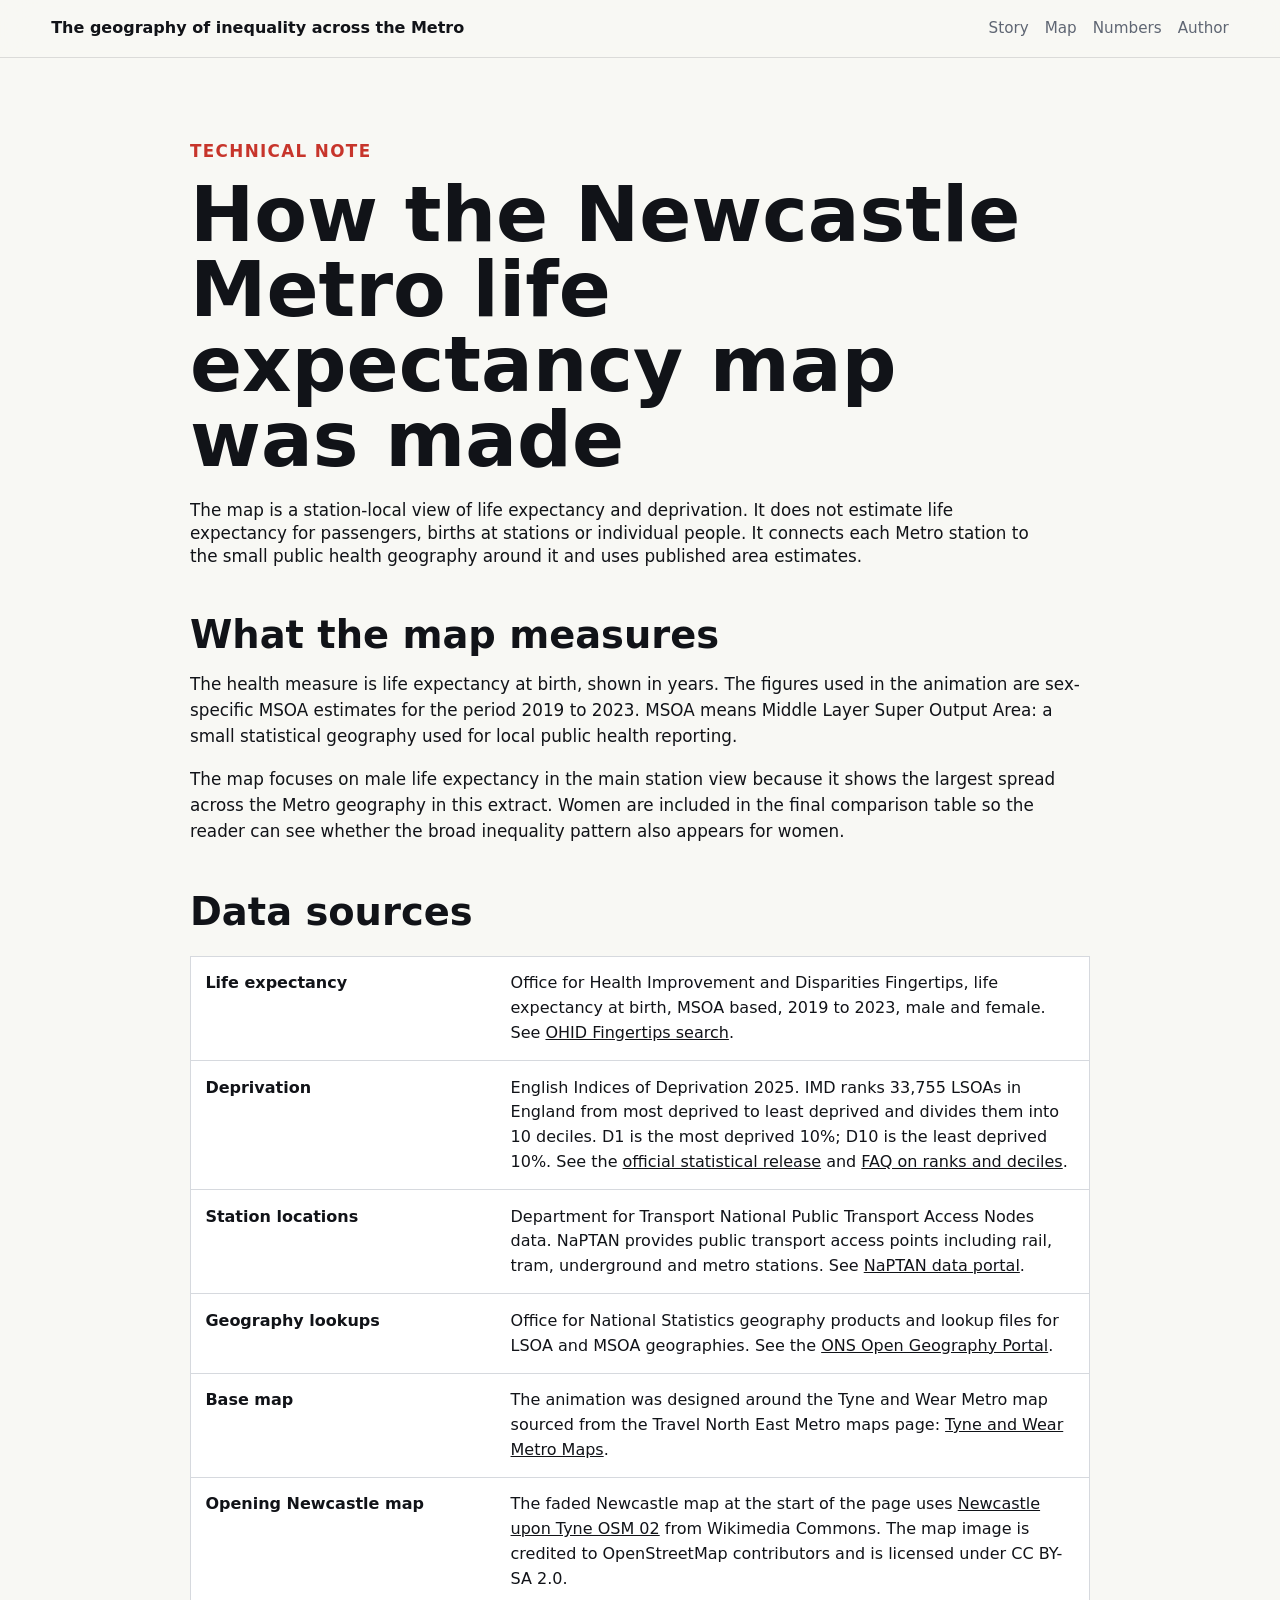
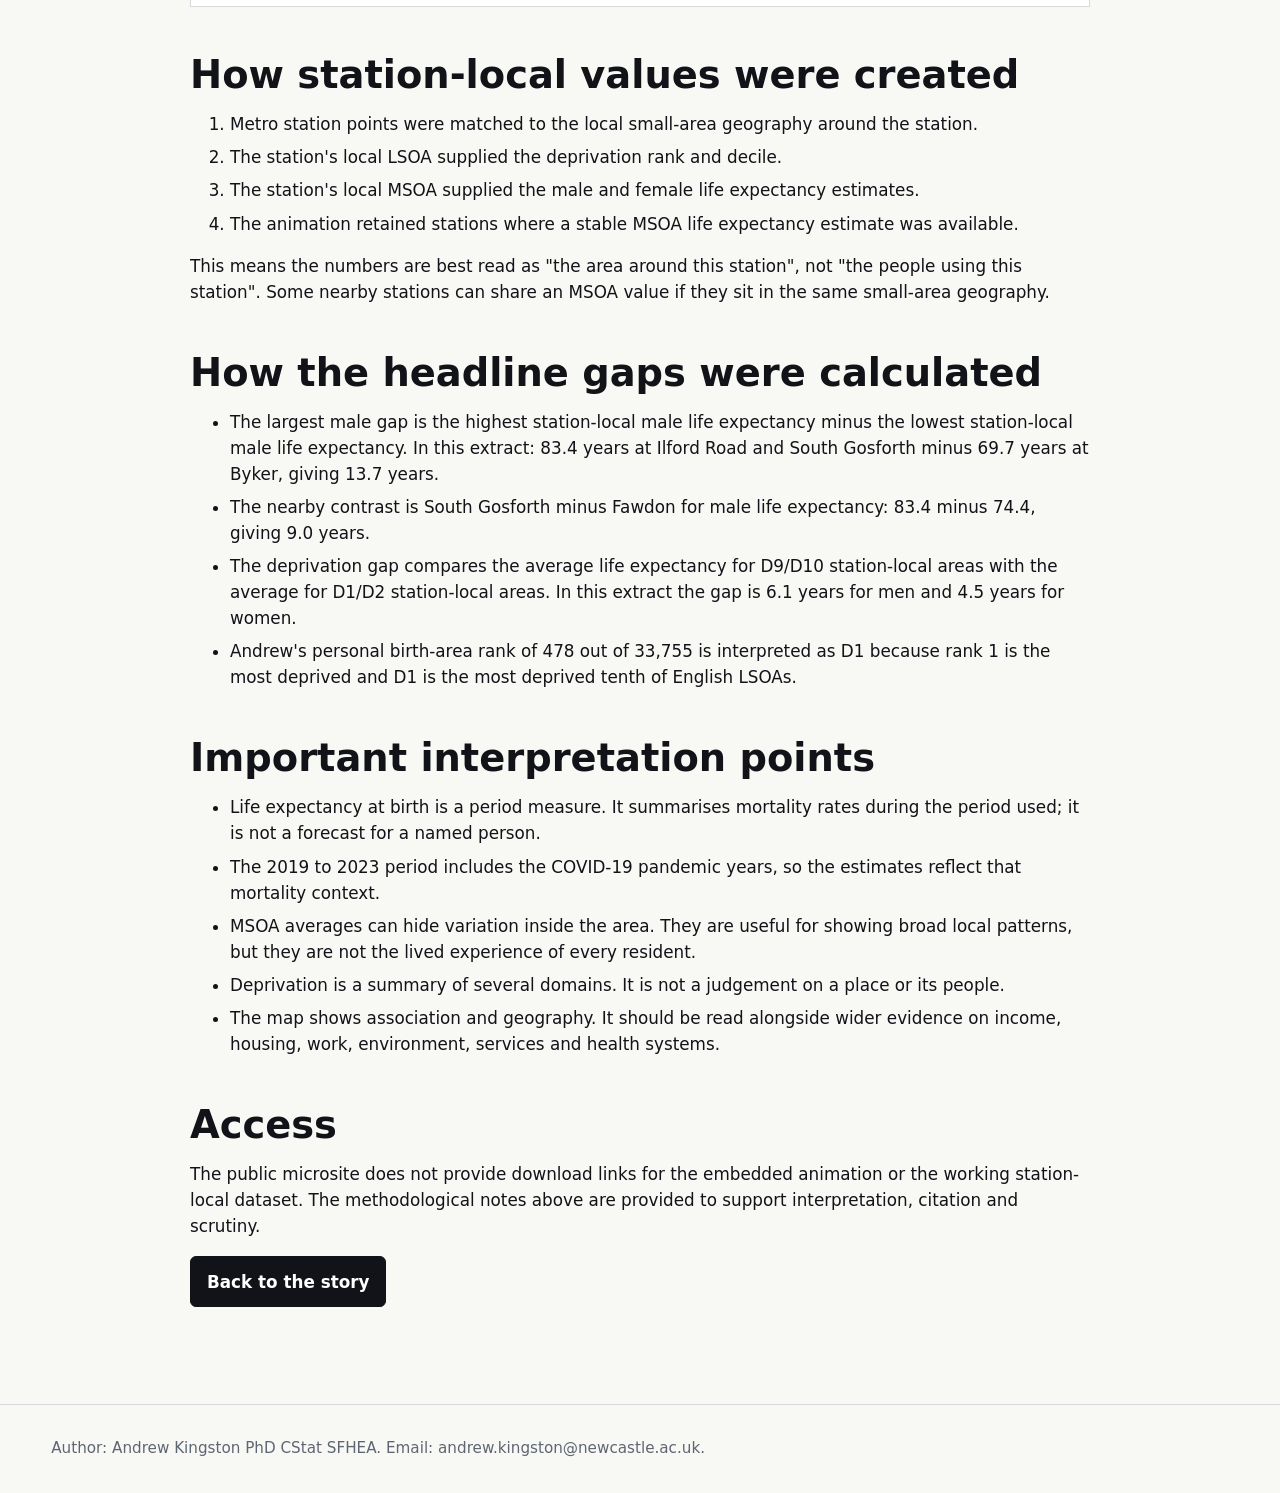
==== commit 174242e0: "Replace source boxes with author section" ====
--- a/technical-note/index.html
+++ b/technical-note/index.html
@@ -20,6 +20,7 @@
         <a href="/">Story</a>
         <a href="/#map">Map</a>
         <a href="/#numbers">Numbers</a>
+        <a href="/#author">Author</a>
       </nav>
     </header>
 
--- a/styles.css
+++ b/styles.css
@@ -102,8 +102,7 @@
 .hero,
 .map-stage,
 .stat-band,
-.closing-call,
-.source-strip {
+.closing-call {
   width: min(1120px, calc(100% - 2rem));
   margin-inline: auto;
 }
@@ -192,8 +191,7 @@
 }
 
 .hero-actions,
-.chapter-bar,
-.source-strip {
+.chapter-bar {
   display: flex;
   flex-wrap: wrap;
   gap: 0.75rem;
@@ -204,8 +202,7 @@
 }
 
 .button,
-.chapter-bar button,
-.source-strip a {
+.chapter-bar button {
   display: inline-flex;
   align-items: center;
   justify-content: center;
@@ -229,9 +226,7 @@
 .button:hover,
 .button:focus,
 .chapter-bar button:hover,
-.chapter-bar button:focus,
-.source-strip a:hover,
-.source-strip a:focus {
+.chapter-bar button:focus {
   transform: translateY(-1px);
   box-shadow: 0 8px 18px rgba(17, 19, 24, 0.14);
 }
@@ -373,12 +368,31 @@
   font-size: 1.16rem;
 }
 
-.source-strip {
-  padding: 0 0 4rem;
-}
-
-.source-strip a {
-  background: var(--white);
+.author-note {
+  width: min(880px, calc(100% - 2rem));
+  margin: 0 auto 4rem;
+  padding: 3.25rem 0 4rem;
+  border-top: 1px solid var(--line);
+}
+
+.author-note h2 {
+  max-width: 760px;
+  margin-bottom: 1rem;
+  font-size: clamp(1.9rem, 3vw, 3rem);
+}
+
+.author-note p {
+  max-width: 760px;
+  font-size: 1.08rem;
+}
+
+.text-link {
+  color: var(--ink);
+  font-weight: 800;
+  text-decoration: underline;
+  text-decoration-color: var(--red);
+  text-decoration-thickness: 2px;
+  text-underline-offset: 0.18em;
 }
 
 .site-footer {
@@ -495,8 +509,7 @@
   }
 
   .button,
-  .chapter-bar button,
-  .source-strip a {
+  .chapter-bar button {
     width: 100%;
   }
 }
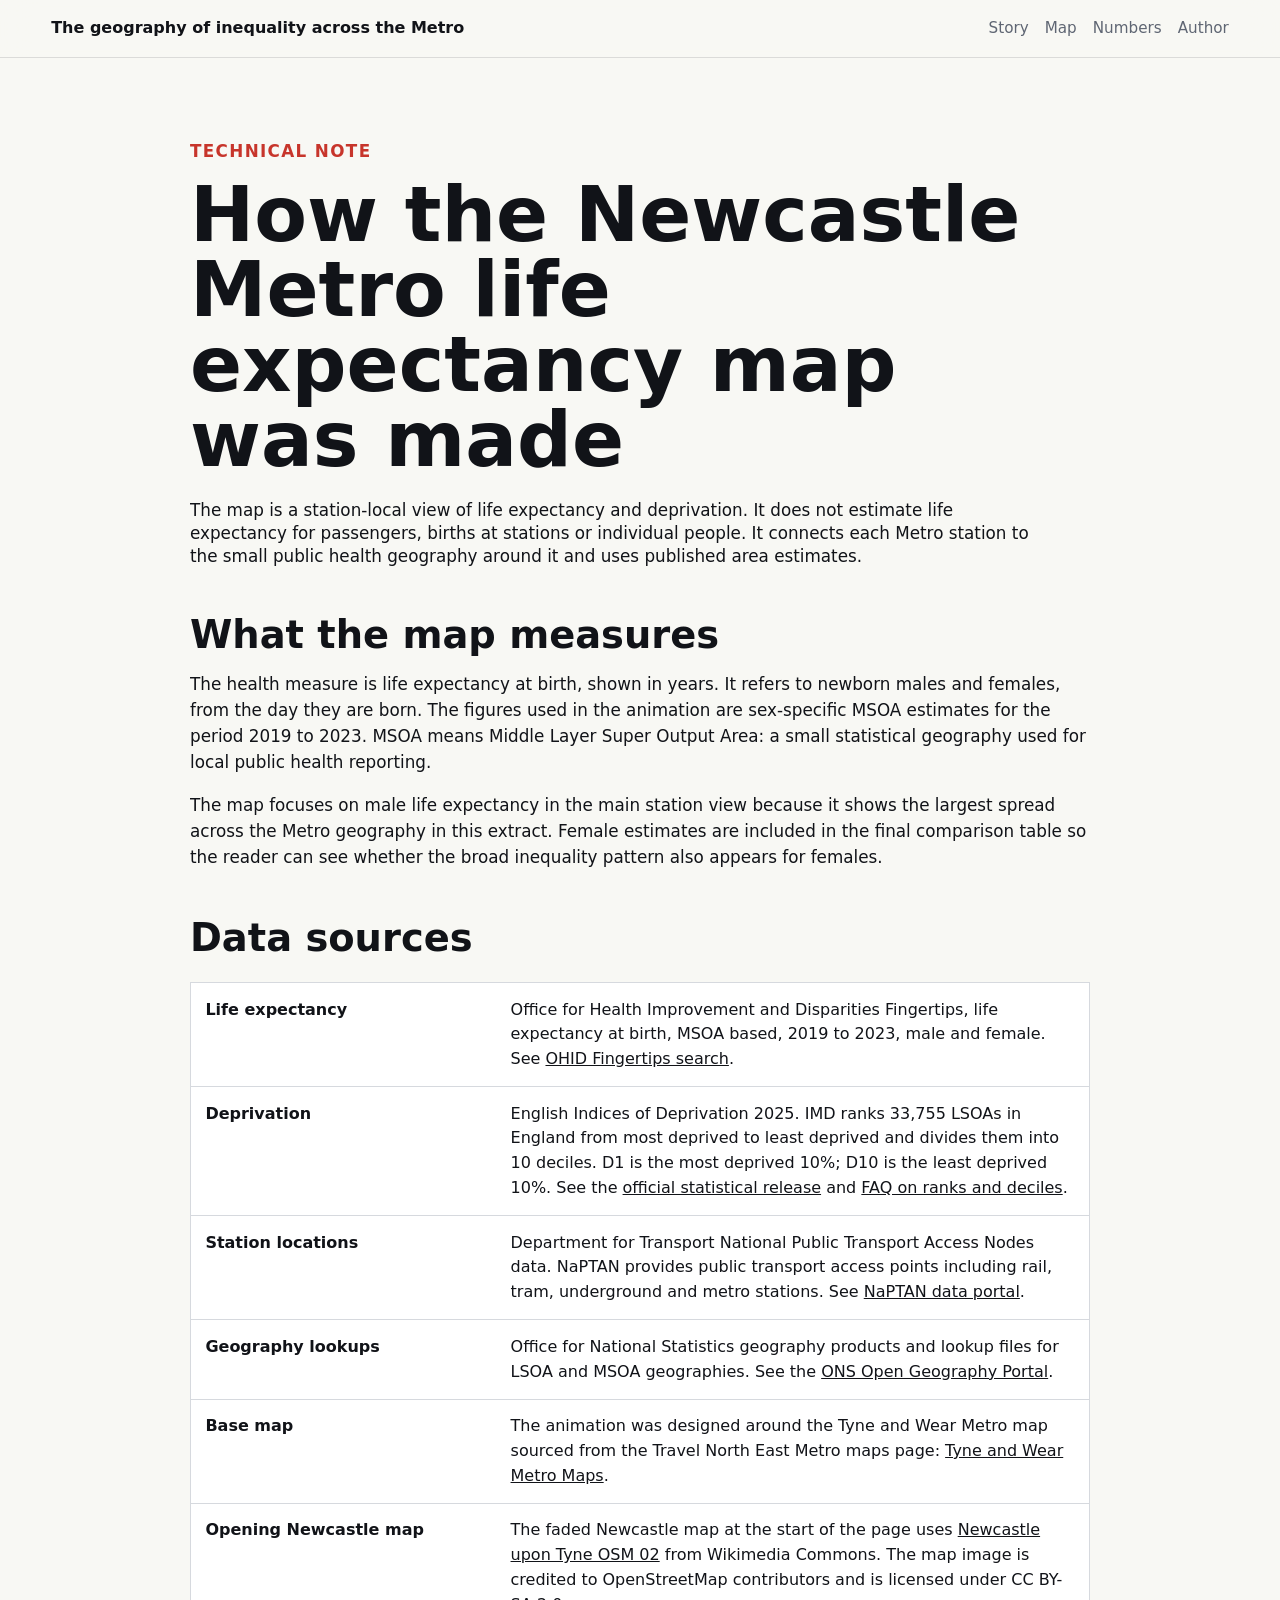
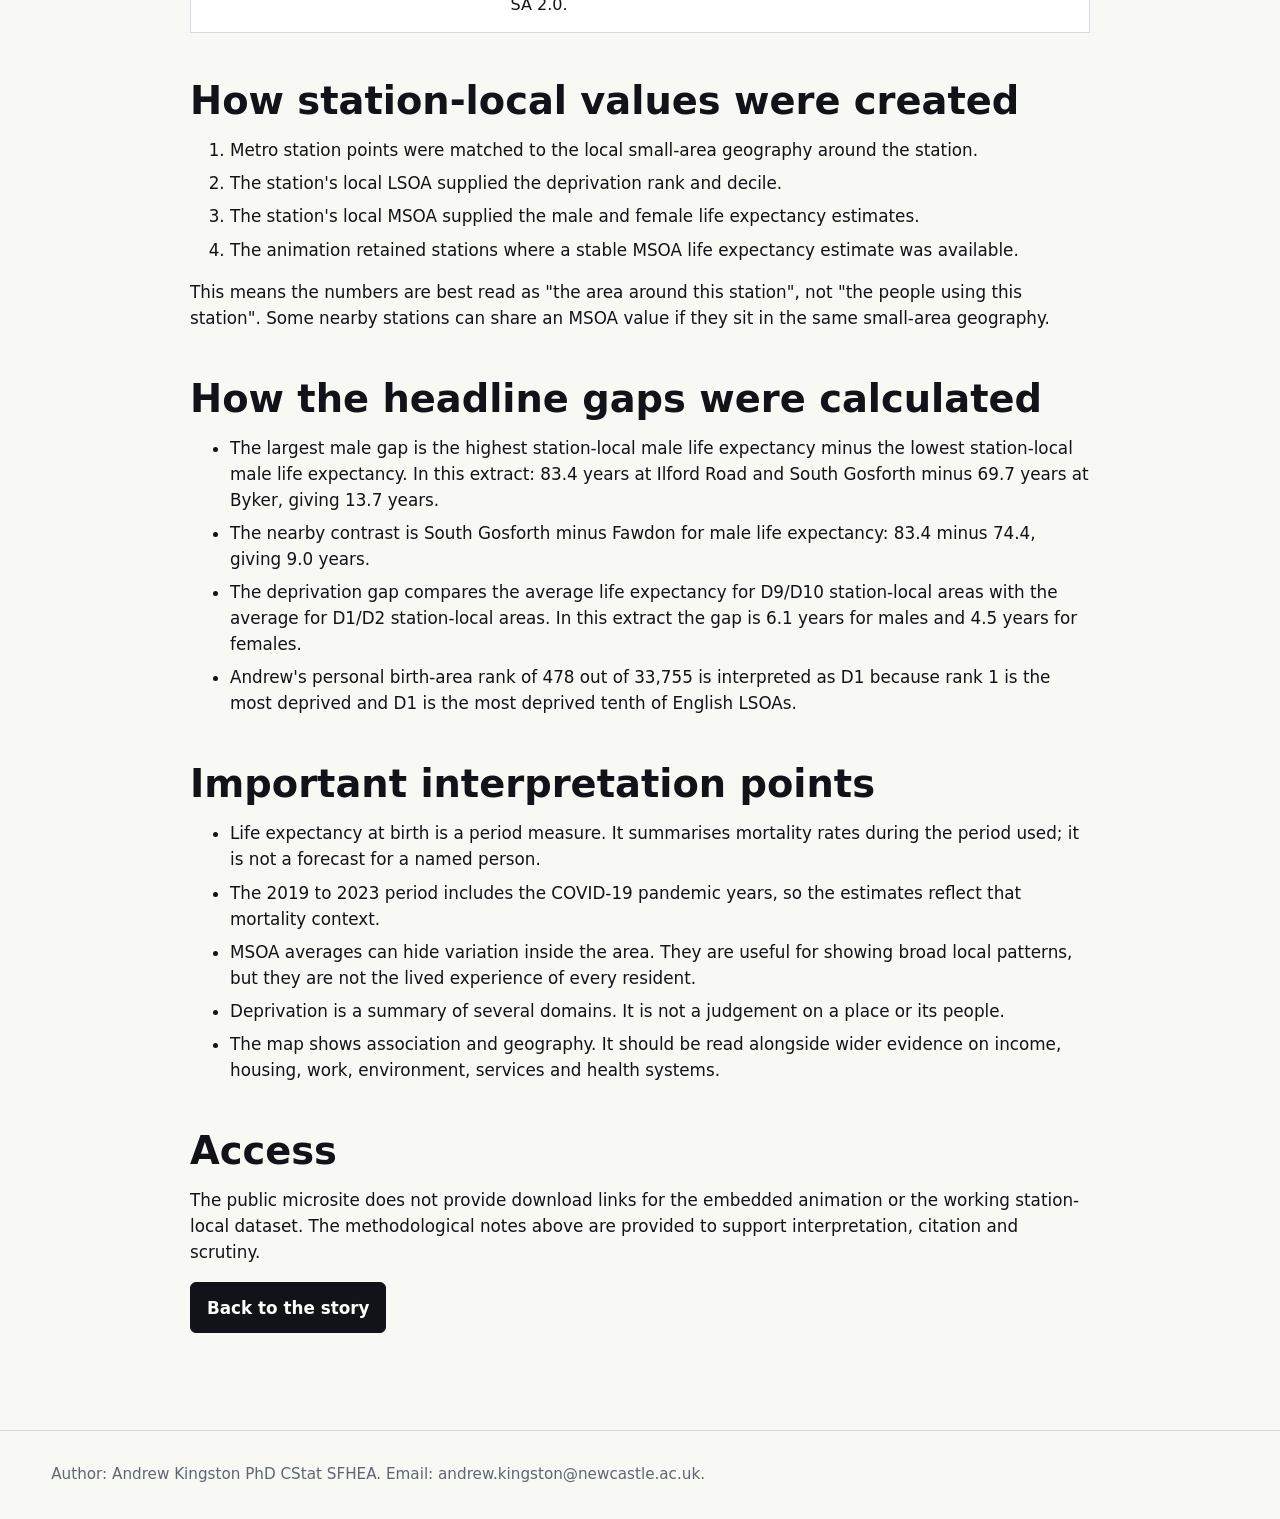
==== commit dda90e99: "Clarify newborn life expectancy wording" ====
--- a/technical-note/index.html
+++ b/technical-note/index.html
@@ -36,7 +36,8 @@
 
       <h2>What the map measures</h2>
       <p>
-        The health measure is life expectancy at birth, shown in years.  The
+        The health measure is life expectancy at birth, shown in years.  It refers
+        to newborn males and females, from the day they are born.  The
         figures used in the animation are sex-specific MSOA estimates for the
         period 2019 to 2023.  MSOA means Middle Layer Super Output Area: a small
         statistical geography used for local public health reporting.
@@ -44,8 +45,8 @@
       <p>
         The map focuses on male life expectancy in the main station view because
         it shows the largest spread across the Metro geography in this extract.
-        Women are included in the final comparison table so the reader can see
-        whether the broad inequality pattern also appears for women.
+        Female estimates are included in the final comparison table so the reader
+        can see whether the broad inequality pattern also appears for females.
       </p>
 
       <h2>Data sources</h2>
@@ -136,7 +137,7 @@
         <li>
           The deprivation gap compares the average life expectancy for D9/D10
           station-local areas with the average for D1/D2 station-local areas.
-          In this extract the gap is 6.1 years for men and 4.5 years for women.
+          In this extract the gap is 6.1 years for males and 4.5 years for females.
         </li>
         <li>
           Andrew's personal birth-area rank of 478 out of 33,755 is interpreted
--- a/styles.css
+++ b/styles.css
@@ -363,7 +363,7 @@
 }
 
 .closing-call p:last-child {
-  align-self: end;
+  align-self: start;
   margin-bottom: 0;
   font-size: 1.16rem;
 }
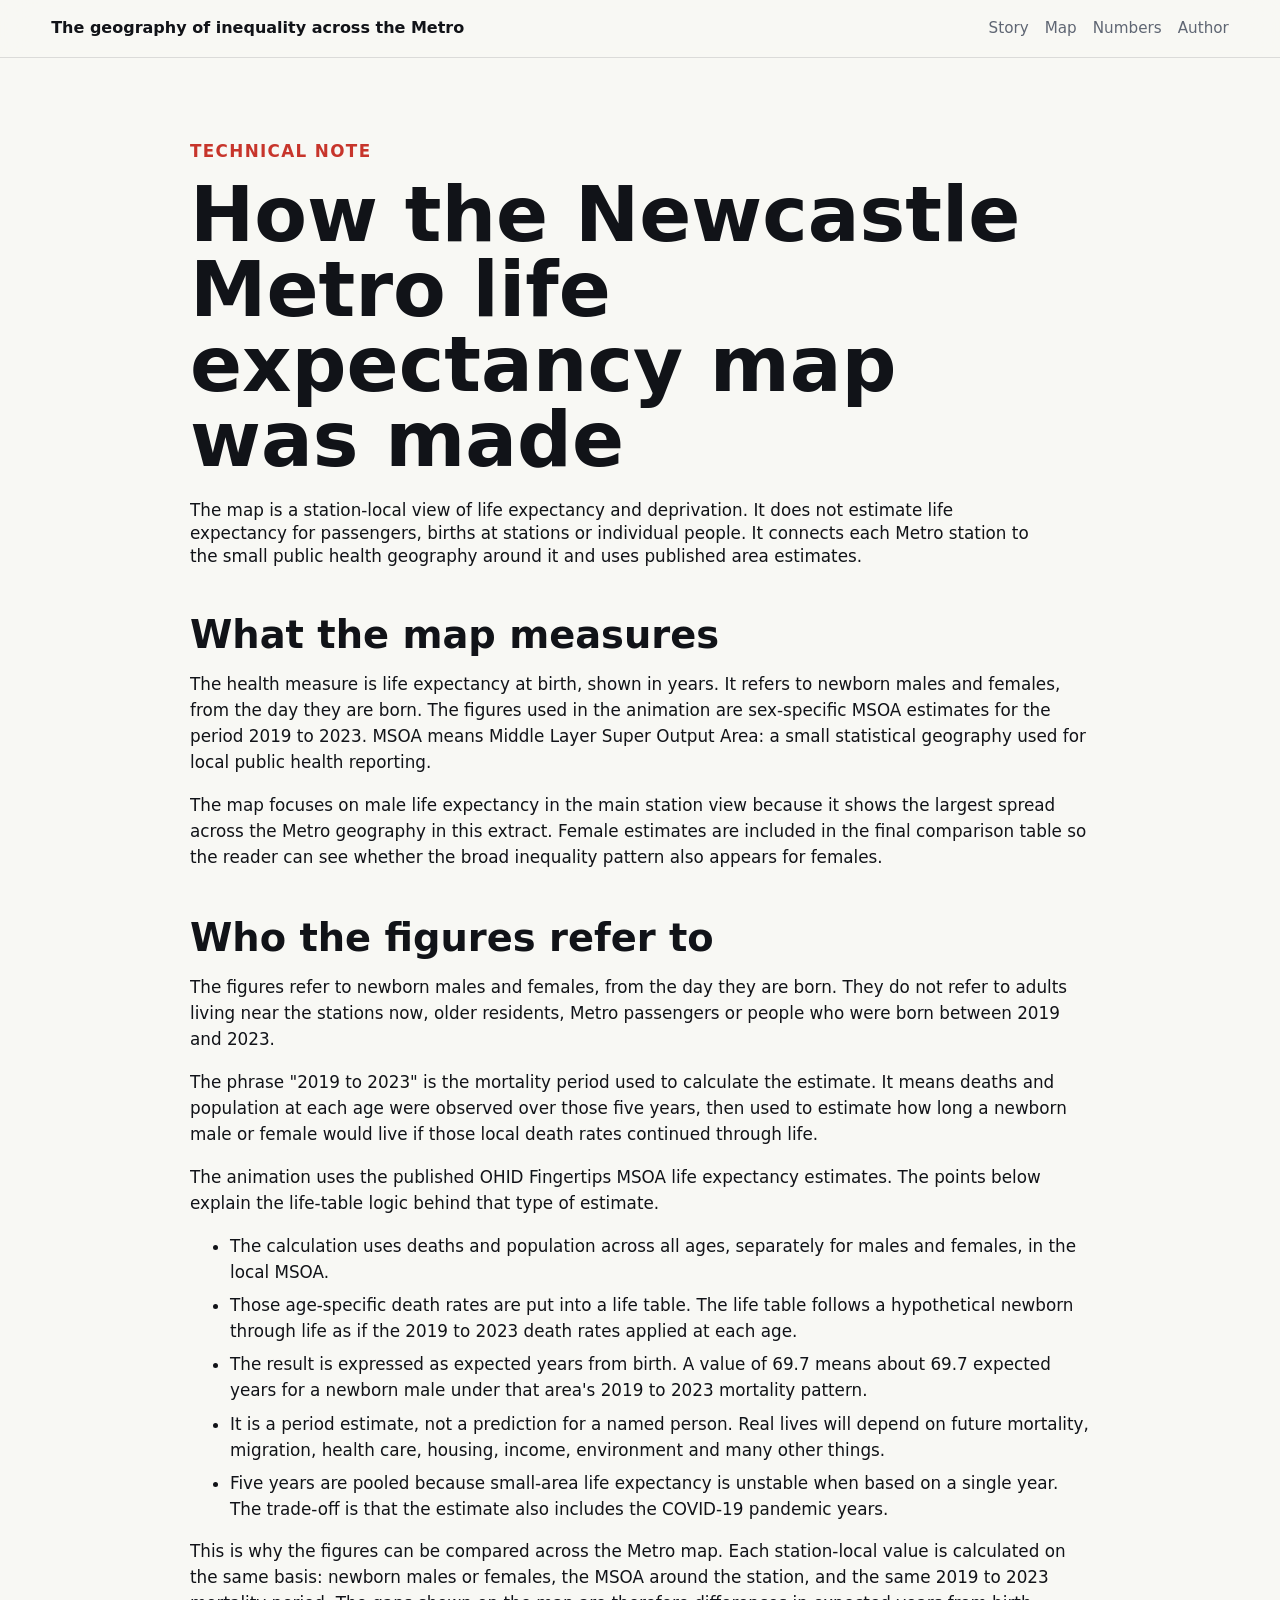
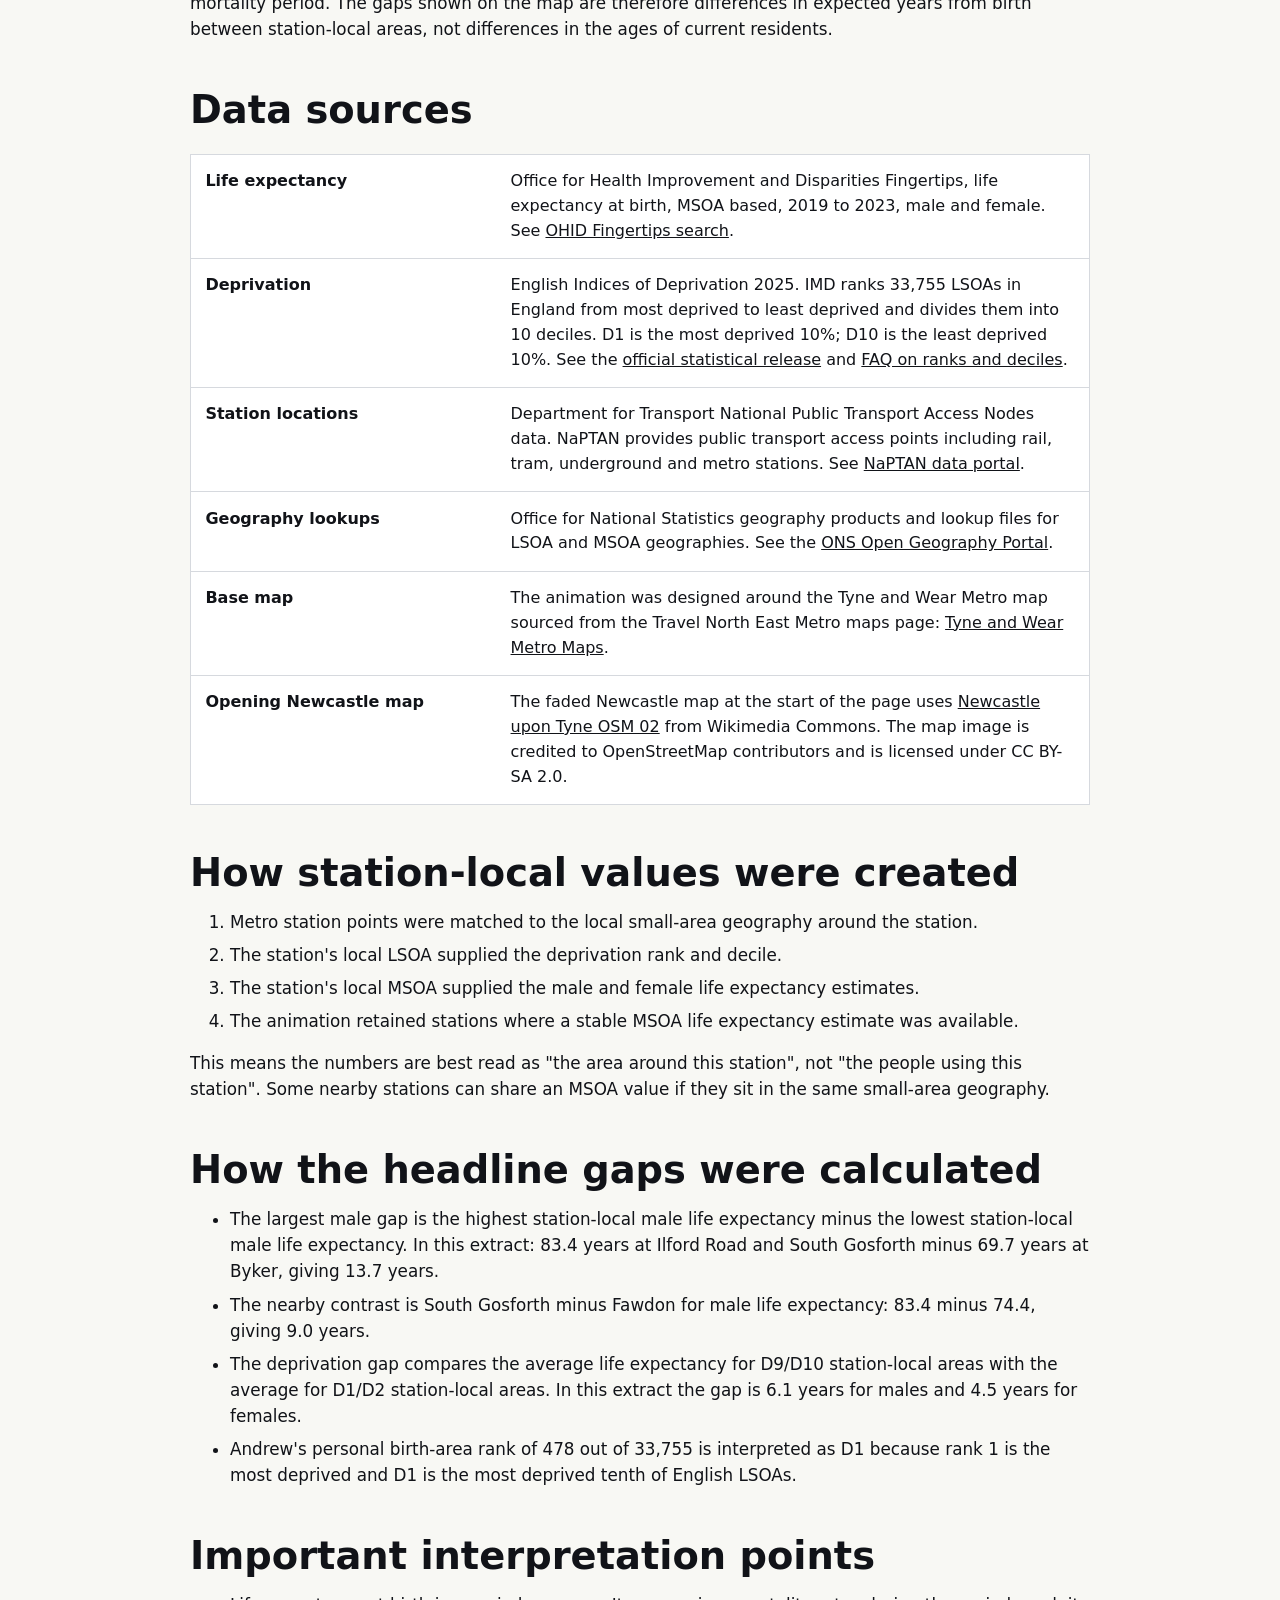
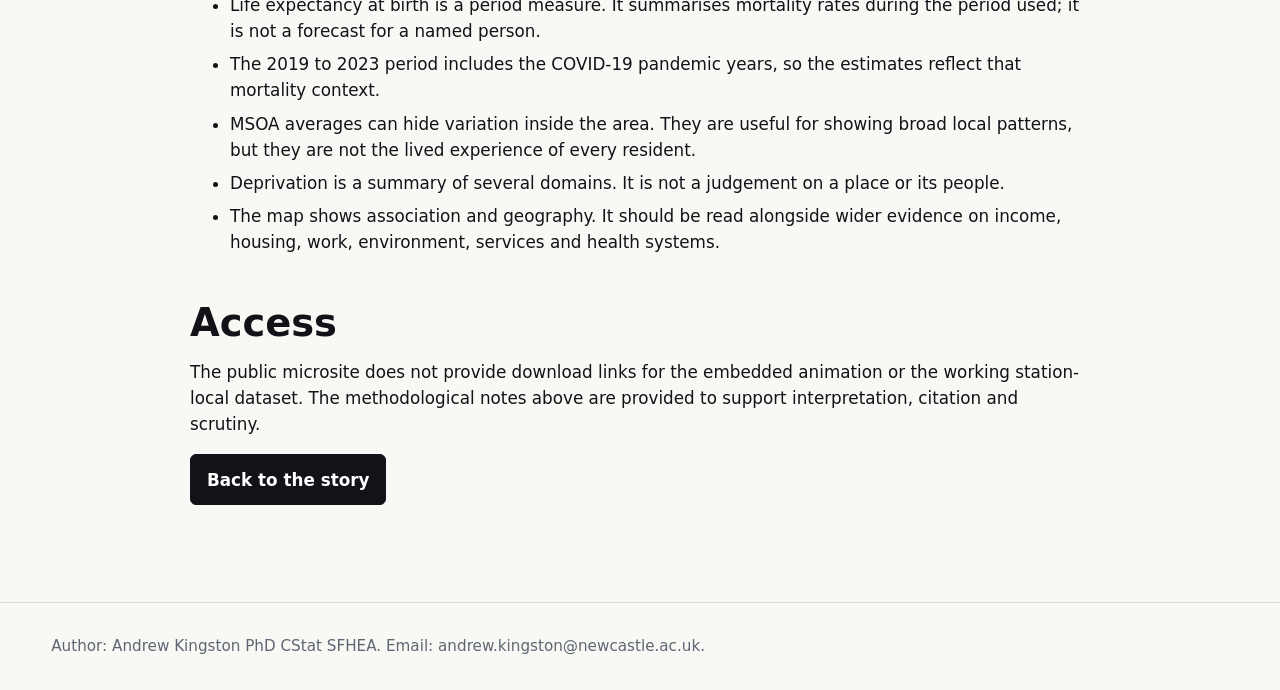
==== commit 70d6fef7: "Explain period life expectancy in technical note" ====
--- a/technical-note/index.html
+++ b/technical-note/index.html
@@ -49,6 +49,59 @@
         can see whether the broad inequality pattern also appears for females.
       </p>
 
+      <h2>Who the figures refer to</h2>
+      <p>
+        The figures refer to newborn males and females, from the day they are
+        born.  They do not refer to adults living near the stations now, older
+        residents, Metro passengers or people who were born between 2019 and
+        2023.
+      </p>
+      <p>
+        The phrase "2019 to 2023" is the mortality period used to calculate the
+        estimate.  It means deaths and population at each age were observed over
+        those five years, then used to estimate how long a newborn male or female
+        would live if those local death rates continued through life.
+      </p>
+      <p>
+        The animation uses the published OHID Fingertips MSOA life expectancy
+        estimates.  The points below explain the life-table logic behind that
+        type of estimate.
+      </p>
+      <ul>
+        <li>
+          The calculation uses deaths and population across all ages, separately
+          for males and females, in the local MSOA.
+        </li>
+        <li>
+          Those age-specific death rates are put into a life table.  The life
+          table follows a hypothetical newborn through life as if the 2019 to
+          2023 death rates applied at each age.
+        </li>
+        <li>
+          The result is expressed as expected years from birth.  A value of 69.7
+          means about 69.7 expected years for a newborn male under that area's
+          2019 to 2023 mortality pattern.
+        </li>
+        <li>
+          It is a period estimate, not a prediction for a named person.  Real
+          lives will depend on future mortality, migration, health care, housing,
+          income, environment and many other things.
+        </li>
+        <li>
+          Five years are pooled because small-area life expectancy is unstable
+          when based on a single year.  The trade-off is that the estimate also
+          includes the COVID-19 pandemic years.
+        </li>
+      </ul>
+      <p>
+        This is why the figures can be compared across the Metro map.  Each
+        station-local value is calculated on the same basis: newborn males or
+        females, the MSOA around the station, and the same 2019 to 2023 mortality
+        period.  The gaps shown on the map are therefore differences in expected
+        years from birth between station-local areas, not differences in the ages
+        of current residents.
+      </p>
+
       <h2>Data sources</h2>
       <table class="note-table">
         <tbody>
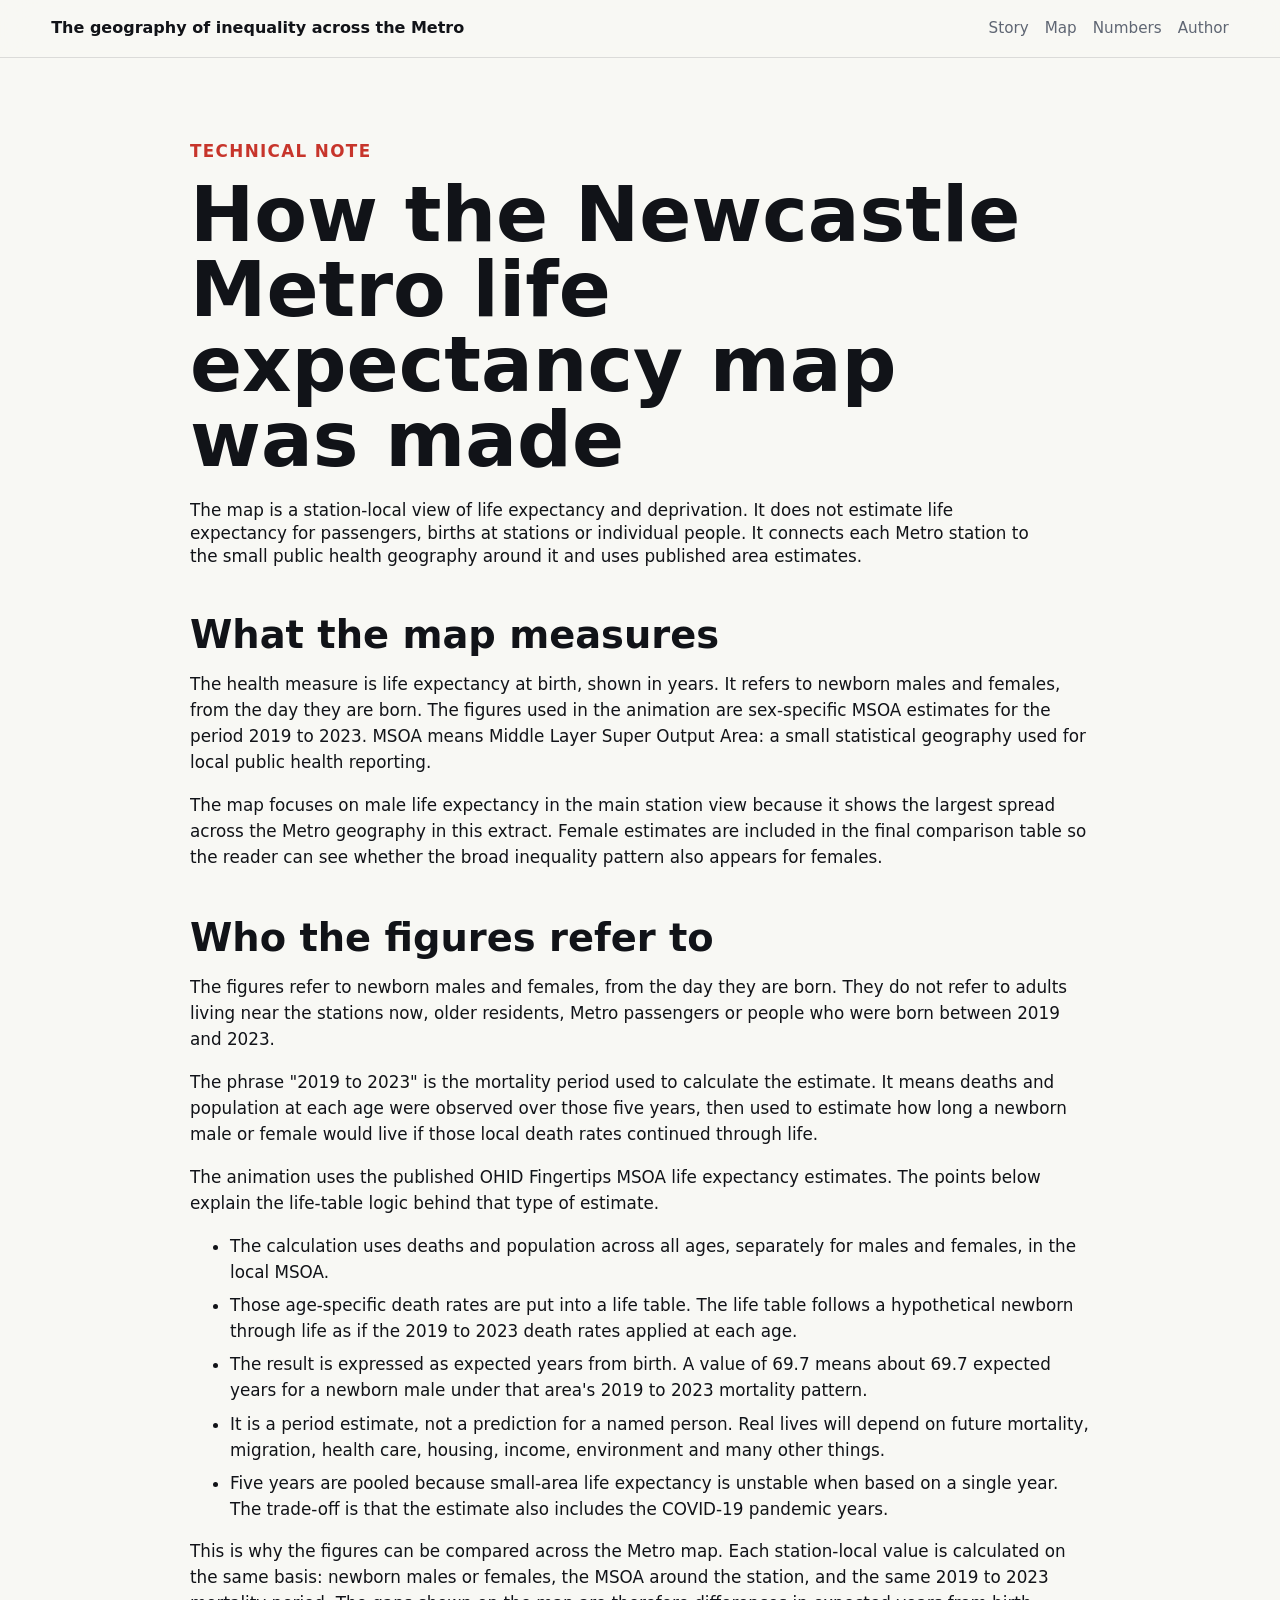
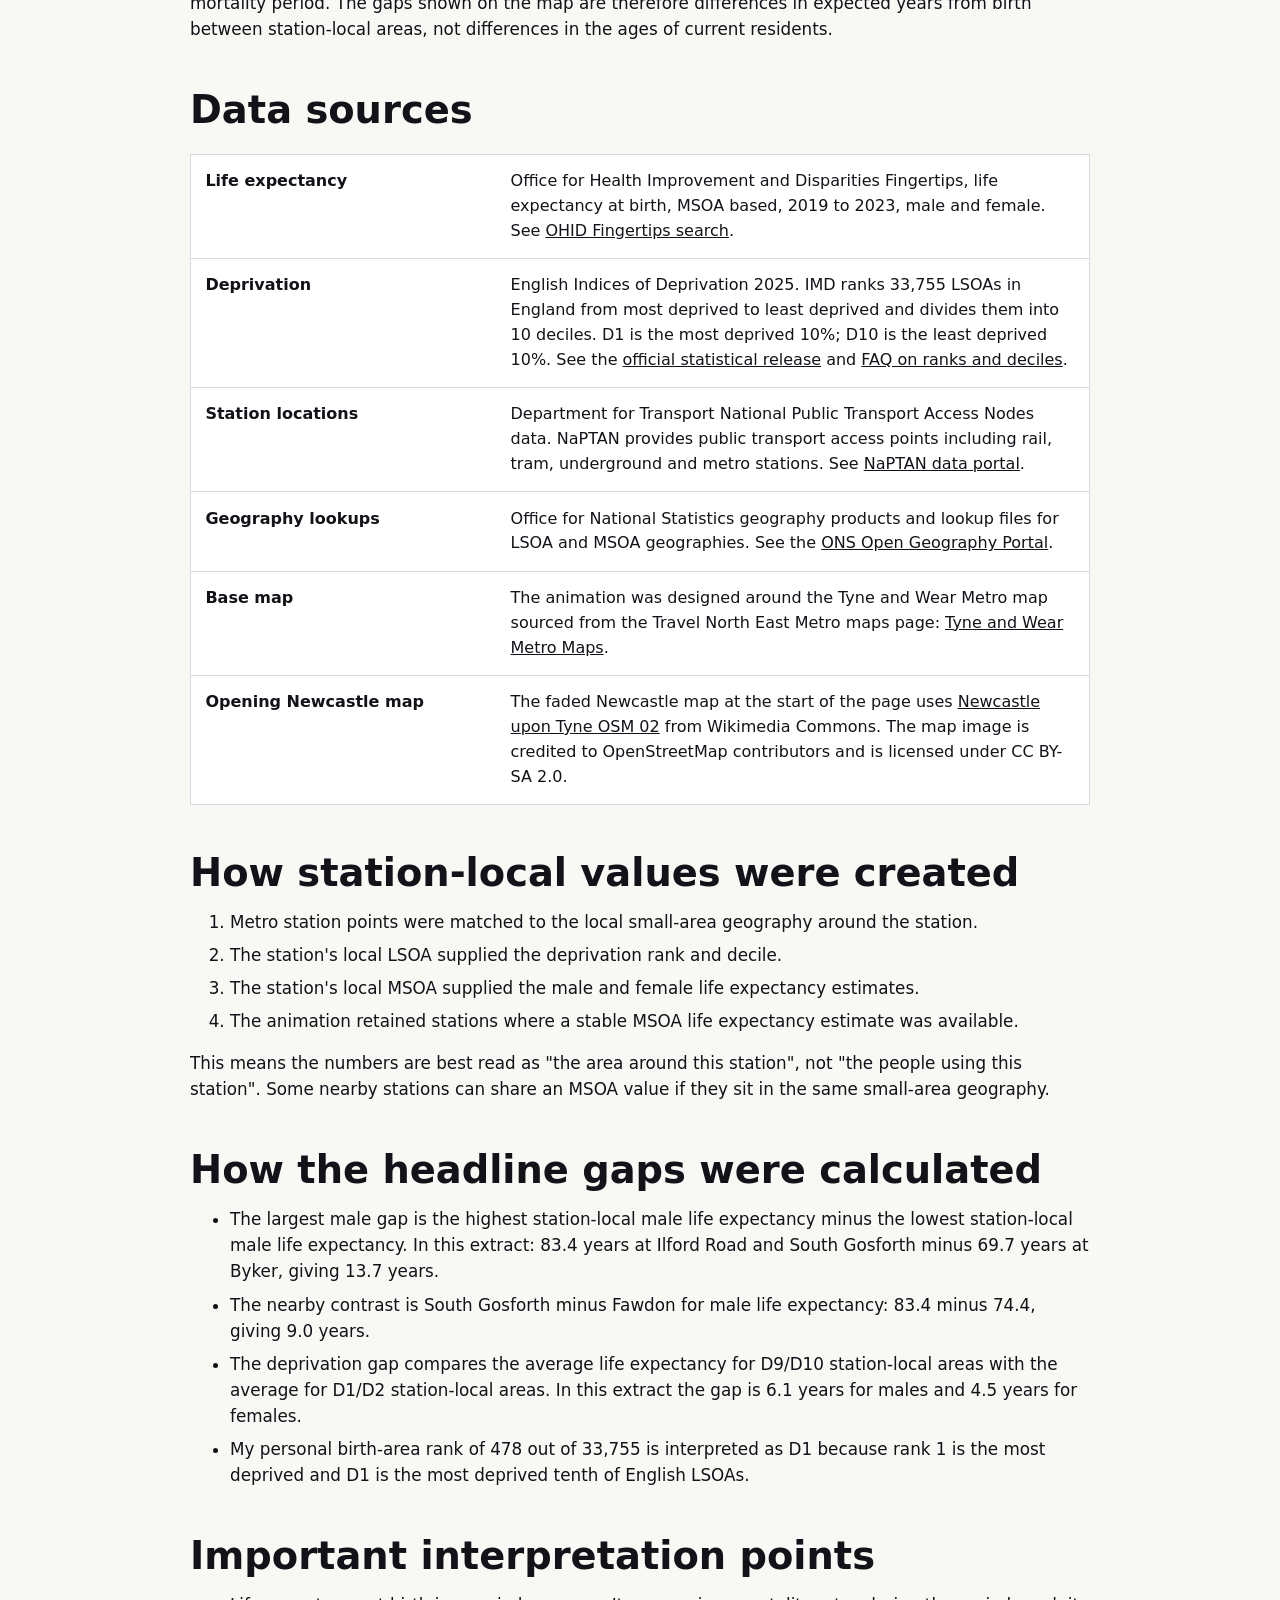
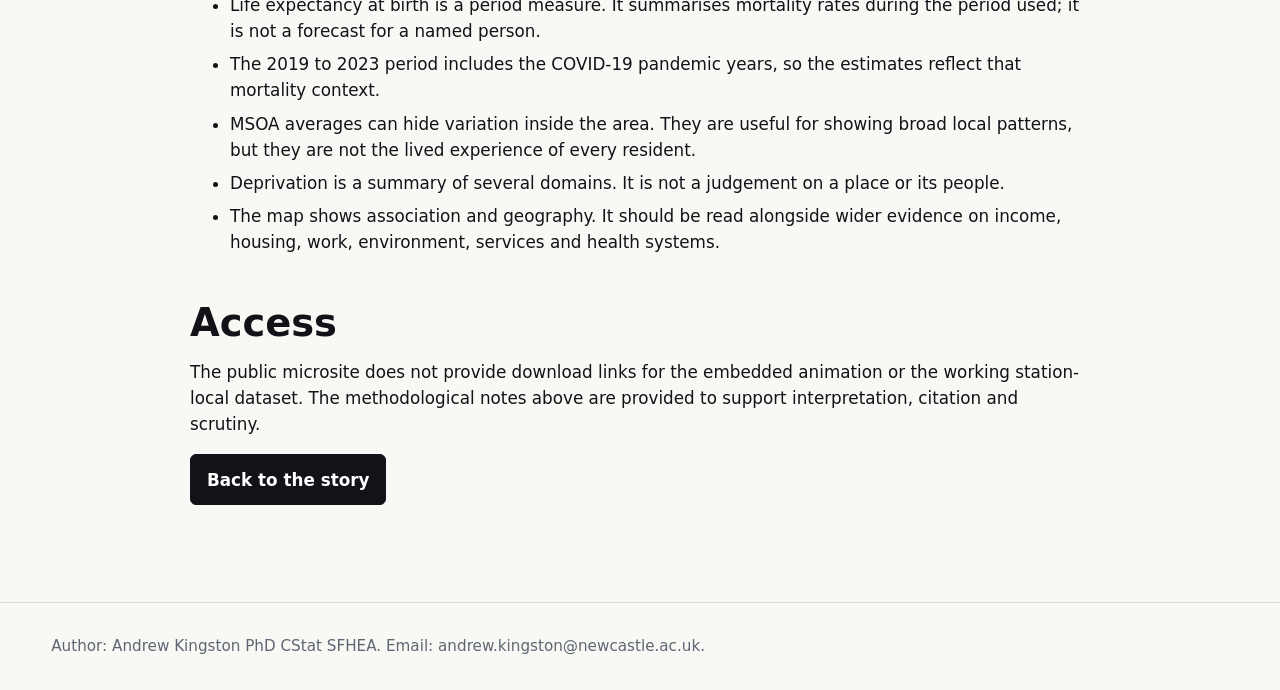
==== commit d8ed3d38: "Use first person in technical note" ====
--- a/technical-note/index.html
+++ b/technical-note/index.html
@@ -193,7 +193,7 @@
           In this extract the gap is 6.1 years for males and 4.5 years for females.
         </li>
         <li>
-          Andrew's personal birth-area rank of 478 out of 33,755 is interpreted
+          My personal birth-area rank of 478 out of 33,755 is interpreted
           as D1 because rank 1 is the most deprived and D1 is the most deprived
           tenth of English LSOAs.
         </li>
